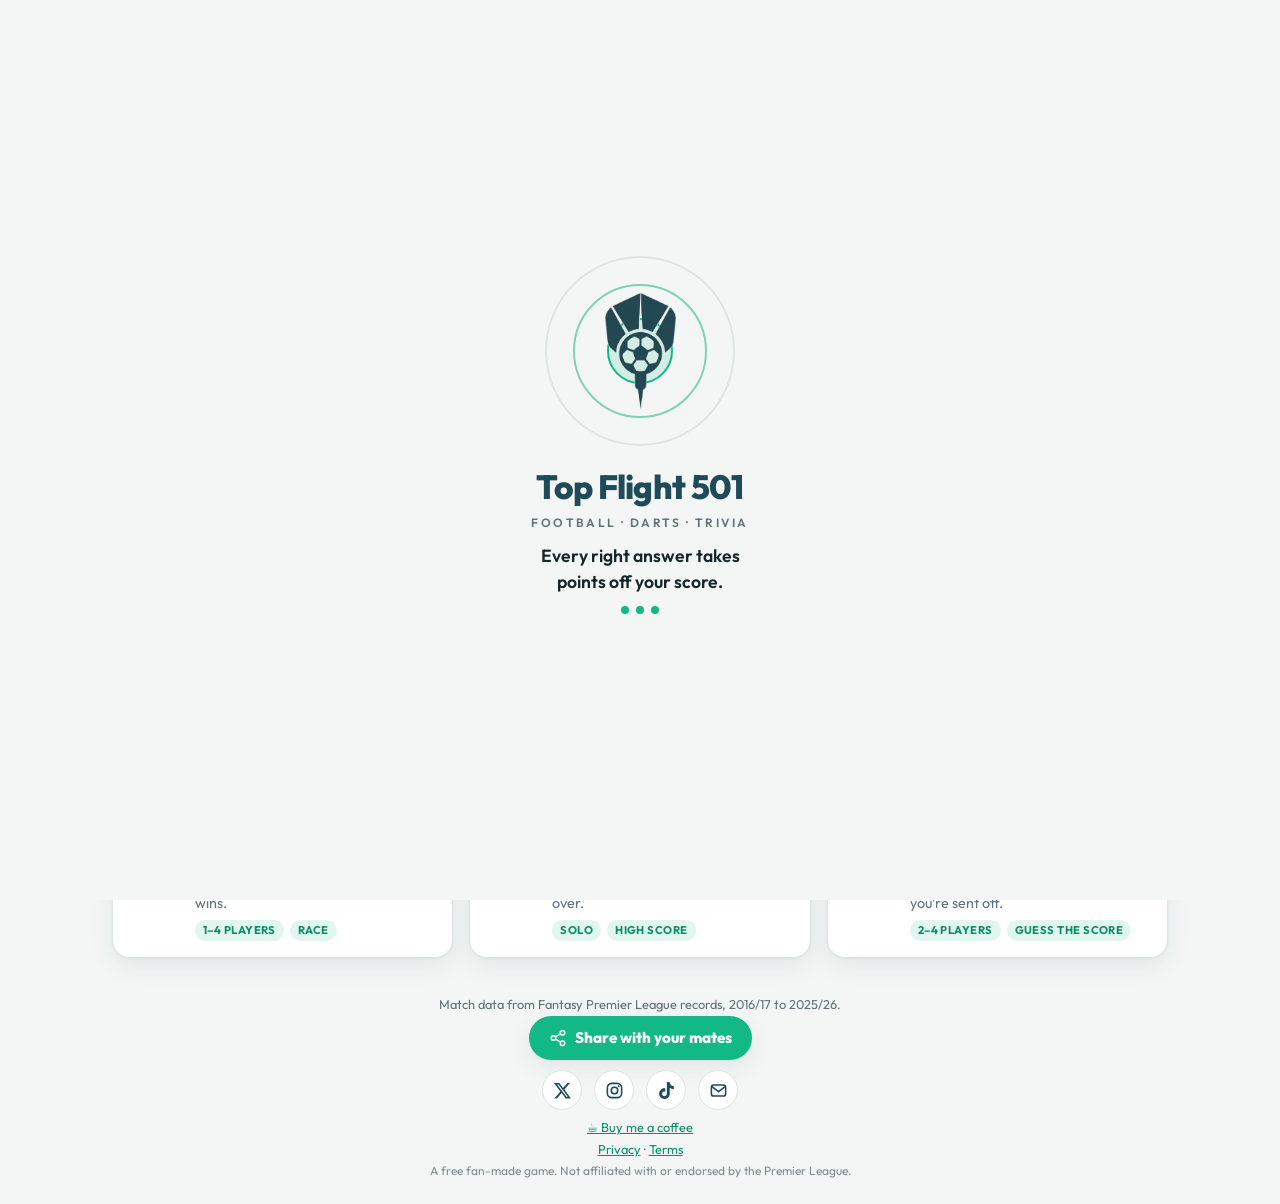
==== public/index.html @ 1e46dd09 "Leagues: sleeker nicknames, neutral rows and tags with a small club-colour badge (style C) Co-Author" ====
<!doctype html>
<html lang="en" class="booting">
<head>
  <meta charset="utf-8">
  <meta name="viewport" content="width=device-width, initial-scale=1, viewport-fit=cover, interactive-widget=resizes-content">
  <title>Top Flight 501 | Premier League trivia darts</title>
  <meta name="description" content="Premier League trivia scored like darts. Start on 501, name scorers, assists, lineups and bookings from real matches, and race to zero.">
  <meta property="og:type" content="website">
  <meta property="og:site_name" content="Top Flight 501">
  <meta property="og:title" content="Can you beat today's Daily Match? | Top Flight 501">
  <meta property="og:description" content="Premier League trivia scored like darts. One real match a day, six darts, same for everyone. Free to play.">
  <meta property="og:url" content="https://topflight501.com/">
  <meta property="og:image" content="https://topflight501.com/img/og.jpg">
  <meta property="og:image:width" content="1200">
  <meta property="og:image:height" content="630">
  <meta name="twitter:card" content="summary_large_image">
  <meta name="twitter:site" content="@topflight501_">
  <meta name="twitter:image" content="https://topflight501.com/img/og.jpg">
  <meta name="theme-color" content="#F3F6F5">
  <meta name="apple-mobile-web-app-capable" content="yes">
  <meta name="apple-mobile-web-app-status-bar-style" content="black-translucent">
  <link rel="manifest" href="manifest.json?v=3">
  <link rel="icon" type="image/png" href="img/icon-192.png?v=2">
  <link rel="apple-touch-icon" href="img/icon-192.png?v=2">
  <link rel="preload" href="fonts/outfit-var.woff?v=8" as="font" type="font/woff" crossorigin>
  <script>
    (function () {
      try {
        var s = JSON.parse(localStorage.getItem('tf501:settings') || '{}');
        if (s.theme === 'light' || s.theme === 'dark') document.documentElement.setAttribute('data-theme', s.theme);
      } catch (e) {}
      // Halloween: the spooky logo shows until midnight at the end of 31 October, then the normal one comes back by itself
      window.__spooky = Date.now() < new Date(2026, 10, 1).getTime();
      if (window.__spooky) document.documentElement.classList.add('spooky');
      window.__spookyMarks = function () {
        if (!window.__spooky) return;
        var r = document.documentElement, t = r.getAttribute('data-theme');
        var dark = t === 'dark' || (t !== 'light' && matchMedia('(prefers-color-scheme: dark)').matches);
        document.querySelectorAll('.brand img').forEach(function (i) { i.src = 'img/mark-halloween' + (dark ? '-dark' : '') + '.png?v=1'; });
        document.querySelectorAll('.splash-mark').forEach(function (i) { i.src = 'img/mark-halloween.png?v=1'; });
      };
    })();
  </script>
  <style>
    :root { --bg:#F3F6F5;--card:#FFFFFF;--teal:#1E4B57;--muted:#5F7378;--ink:#15262B;--green:#12B886;--line:#DCE5E3;--mark-filter:none; }
    @media (prefers-color-scheme: dark) { :root:not([data-theme="light"]) { --bg:#0C1719;--card:#132225;--teal:#7FC4D2;--muted:#94AAAE;--ink:#E8F1EF;--green:#2BD09E;--line:#24393D;--mark-filter:brightness(0) invert(.85) sepia(.3) hue-rotate(140deg); color-scheme: dark; } }
    :root[data-theme="dark"] { --bg:#0C1719;--card:#132225;--teal:#7FC4D2;--muted:#94AAAE;--ink:#E8F1EF;--green:#2BD09E;--line:#24393D;--mark-filter:brightness(0) invert(.85) sepia(.3) hue-rotate(140deg); color-scheme: dark; }
    html, body { margin: 0; background: var(--bg); }
    html.spooky .brand img, html.spooky .splash-mark { filter: none !important; }
    html.booting, html.booting body { background: #F3F6F5; }
    body { font-family: 'Outfit', system-ui, -apple-system, 'Segoe UI', sans-serif; }
/* splash: the logo sits exactly where Android's own start screen puts it, so the two blend.
   Always light, because Android's start screen can only be light. */
#splash { --bg:#F3F6F5;--card:#FFFFFF;--teal:#1E4B57;--muted:#5F7378;--ink:#15262B;--green:#12B886;--line:#DCE5E3;--mark-filter:none; color-scheme: light; }
#splash {
  position: fixed; inset: 0; z-index: 100;
  background: var(--bg);
  transition: opacity .45s ease, visibility .45s;
}
/* exit: the rings ripple outwards (like a dart hitting water), then the whole screen fades */
#splash.out { opacity: 0; visibility: hidden; transition: opacity .45s ease .42s, visibility .45s .42s; }
#splash.out .ring { animation: ring-exit .45s cubic-bezier(.4,0,.2,1) both; }
#splash.out .ring.r3 { animation-delay: 0s; } #splash.out .ring.r2 { animation-delay: .07s; } #splash.out .ring.r1 { animation-delay: .14s; }
@keyframes ring-exit { from { transform: none; opacity: 1; } to { transform: scale(1.45); opacity: 0; } }
.splash-board { position: absolute; left: 50%; top: 39%; width: 190px; height: 190px; transform: translate(-50%, -50%); display: grid; place-items: center; animation: lift .6s cubic-bezier(.2,.7,.2,1) .1s both; }
/* starts dead centre (where Android's launch screen leaves the logo), then glides up to sit a little higher */
@keyframes lift { from { transform: translate(-50%, calc(-50% + 11vh)); } to { transform: translate(-50%, -50%); } }
.ring { position: absolute; inset: 0; border-radius: 50%; border: 2px solid var(--line); animation: ring-in .6s ease-out both; }
.ring.r1 { animation-delay: .35s; }
.ring.r2 { inset: 28px; border-color: color-mix(in srgb, var(--green) 45%, var(--line)); animation-delay: .25s; }
.ring.r3 { inset: 62px; background: color-mix(in srgb, var(--green) 14%, transparent); border-color: var(--green); animation-delay: .15s; }
@keyframes ring-in { from { transform: scale(.6); opacity: 0; } to { transform: none; opacity: 1; } }
/* first frame matches Android's own launch screen (logo in a white circle), then eases into ours */
.splash-disc { position: absolute; left: 50%; top: 50%; width: 233px; height: 233px; margin: -116.5px 0 0 -116.5px; border-radius: 50%; background: #FFFFFF; animation: disc-out .5s ease .15s both; }
@keyframes disc-out { from { opacity: 1; transform: none; } to { opacity: 0; transform: scale(.82); } }
.splash-markwrap { position: relative; display: block; line-height: 0; animation: settle .45s ease .1s both; }
@keyframes settle { from { transform: scale(1.28); } to { transform: none; } }
.splash-mark { position: relative; height: 116px; width: auto; filter: var(--mark-filter); animation: thunk .55s ease-out .45s both; transform-origin: 50% 95%; }
@keyframes thunk { 0% { transform: none; } 30% { transform: rotate(-5deg) scale(1.04); } 60% { transform: rotate(3deg); } 100% { transform: none; } }
.splash-text { position: absolute; left: 16px; right: 16px; top: calc(39% + 112px); text-align: center; max-width: 360px; margin: 0 auto; }
.splash-name { margin: 0; font-size: 2.1rem; font-weight: 800; color: var(--teal); letter-spacing: -.02em; animation: rise .5s ease .55s both; }
.splash-tag { margin: 2px 0 12px; font-size: .75rem; font-weight: 600; letter-spacing: .2em; text-transform: uppercase; color: var(--muted); animation: rise .5s ease .65s both; }
.splash-line { margin: 0 auto; font-size: 1.1rem; font-weight: 600; color: var(--ink); text-wrap: balance; min-height: 2.9em; animation: rise .5s ease .8s both; }
@keyframes rise { from { transform: translateY(8px); opacity: 0; } to { transform: none; opacity: 1; } }
.splash-dots { display: flex; justify-content: center; gap: 7px; margin-top: 12px; animation: rise .4s ease .9s both; }
.splash-dots span { width: 8px; height: 8px; border-radius: 50%; background: var(--green); animation: dot 1s ease-in-out infinite; }
.splash-dots span:nth-child(2) { animation-delay: .15s; }
.splash-dots span:nth-child(3) { animation-delay: .3s; }
@keyframes dot { 0%, 100% { transform: scale(.6); opacity: .4; } 50% { transform: scale(1); opacity: 1; } }
@media (prefers-reduced-motion: reduce) {
  .splash-disc { display: none; }
  .ring, .splash-board, .splash-mark, .splash-markwrap, .splash-name, .splash-tag, .splash-line, .splash-dots, .splash-dots span { animation: none !important; }
  #splash.out { transition: opacity .45s ease, visibility .45s; }
}
  </style>
  <link rel="stylesheet" href="styles.css?v=72">
</head>
<body>
  <div id="splash" role="status" aria-label="Loading Top Flight 501">
    <div class="splash-board" aria-hidden="true">
      <span class="splash-disc"></span>
      <span class="ring r1"></span><span class="ring r2"></span><span class="ring r3"></span>
      <span class="splash-markwrap"><img class="splash-mark" src="img/mark.png?v=9" alt="" width="71" height="116"></span>
    </div>
    <div class="splash-text">
      <h1 class="splash-name">Top Flight 501</h1>
      <p class="splash-tag">Football · Darts · Trivia</p>
      <p class="splash-line" id="splash-line">From 501 to zero, one answer at a time.</p>
      <div class="splash-dots" aria-hidden="true"><span></span><span></span><span></span></div>
    </div>
  </div>
  <script>
    (function () {
      var lines = [
        "From 501 to zero, one answer at a time.",
        "Name the scorer. Hit the board. Win the leg.",
        "Football brains. Darts nerves.",
        "Who set it up? Who got booked? Who\u2019s throwing first?",
        "Every right answer takes points off your score.",
        "Three darts. One match. Pure Premier League.",
        "Know your Haaland from your Halland? Don\u2019t worry, we do.",
        "Game on! Step up and throw.",
        "Real matches, real scorers, real bragging rights.",
        "It\u2019s not a quiz. It\u2019s a checkout."
      ];
      if (window.__spooky) lines = ["Something wicked this way checks out. 🎃", "Trick or treble? Step up and throw. 🎃", "Spooky season. Same football brains."];
      document.getElementById('splash-line').textContent = lines[Math.floor(Math.random() * lines.length)];
      window.__spookyMarks();
      window.__splashStart = Date.now();
    })();
  </script>
  <div class="top-wrap" id="top-wrap">
  <header class="top">
    <button class="brand" data-act="home" aria-label="Top Flight 501 home">
      <img src="img/mark.png?v=9" alt="" width="30" height="49">
      <span>
        <span class="brand-name">Top Flight 501</span>
        <span class="brand-tag">Football · Darts · Trivia</span>
      </span>
    </button>
    <div class="top-actions">
      <button class="icon-btn ach-btn" data-act="achievements" aria-label="Achievements" title="Achievements"><svg viewBox="0 0 24 24" fill="none" stroke="currentColor" stroke-width="1.8" stroke-linecap="round" stroke-linejoin="round" aria-hidden="true"><path d="M7 3.5h10v5.5a5 5 0 0 1-10 0z"/><path d="M7 5.5H4.6a2.6 2.6 0 0 0 2.7 3.9"/><path d="M17 5.5h2.4a2.6 2.6 0 0 1-2.7 3.9"/><path d="M12 14v3.5"/><path d="M8.5 20.5h7"/><path d="M10 17.5h4l.6 3h-5.2z"/><circle class="ach-eye" cx="12" cy="8.4" r="1.7" stroke="none"/></svg></button>
      <button class="icon-btn" data-act="settings" aria-label="Settings" title="Settings">⚙️</button>
      <button class="icon-btn" data-act="rules" aria-label="How to play" title="How to play">?</button>
    </div>
  </header>
  </div>
  <script>window.__spookyMarks && window.__spookyMarks(); if (window.__spooky) matchMedia('(prefers-color-scheme: dark)').addEventListener('change', window.__spookyMarks);</script>

  <main id="app" aria-live="polite"></main>
  <div id="modal" hidden></div>

  <footer class="foot">
    <p>Match data from Fantasy Premier League records, 2016/17 to 2025/26.</p>
    <p class="share-site-row"><button class="share-site" data-act="share-site"><svg viewBox="0 0 24 24" aria-hidden="true"><circle cx="18" cy="5" r="3" fill="none" stroke="currentColor" stroke-width="2"/><circle cx="6" cy="12" r="3" fill="none" stroke="currentColor" stroke-width="2"/><circle cx="18" cy="19" r="3" fill="none" stroke="currentColor" stroke-width="2"/><path d="M8.6 10.5l6.8-4M8.6 13.5l6.8 4" stroke="currentColor" stroke-width="2" stroke-linecap="round"/></svg>Share with your mates</button></p>
    <p class="social">
      <a href="https://x.com/topflight501_" target="_blank" rel="noopener" data-umami-event="Link: X" aria-label="Follow us on X" title="X"><svg viewBox="0 0 24 24" aria-hidden="true"><path fill="currentColor" d="M18.2 2.5h3.3l-7.2 8.3 8.5 11.2h-6.7l-5.2-6.8-6 6.8H1.6l7.7-8.8L1.2 2.5H8l4.7 6.2zm-1.2 17.5h1.8L7 4.4H5.1z"/></svg></a>
      <a href="https://www.instagram.com/topflight501_/" target="_blank" rel="noopener" data-umami-event="Link: Instagram" aria-label="Follow us on Instagram" title="Instagram"><svg viewBox="0 0 24 24" aria-hidden="true"><rect x="3" y="3" width="18" height="18" rx="5.5" fill="none" stroke="currentColor" stroke-width="2"/><circle cx="12" cy="12" r="4.1" fill="none" stroke="currentColor" stroke-width="2"/><circle cx="17.3" cy="6.7" r="1.3" fill="currentColor"/></svg></a>
      <a href="https://www.tiktok.com/@topflight501" target="_blank" rel="noopener" data-umami-event="Link: TikTok" aria-label="Follow us on TikTok" title="TikTok"><svg viewBox="-1.5 -1.5 27 27" aria-hidden="true"><path fill="currentColor" d="M12.53.02c1.31-.02 2.61-.01 3.91-.02.08 1.53.63 3.09 1.75 4.17 1.12 1.11 2.7 1.62 4.24 1.79v4.03c-1.44-.05-2.89-.35-4.2-.97-.57-.26-1.1-.59-1.62-.93-.01 2.92.01 5.84-.02 8.75-.08 1.4-.54 2.79-1.35 3.94-1.31 1.92-3.58 3.17-5.91 3.21-1.43.08-2.86-.31-4.08-1.03-2.02-1.19-3.44-3.37-3.65-5.71-.02-.5-.03-1-.01-1.49.18-1.9 1.12-3.72 2.58-4.96 1.66-1.44 3.98-2.13 6.15-1.72.02 1.48-.04 2.96-.04 4.44-.99-.32-2.15-.23-3.02.37-.63.41-1.11 1.04-1.36 1.75-.21.51-.15 1.07-.14 1.61.24 1.64 1.82 3.02 3.5 2.87 1.12-.01 2.19-.66 2.77-1.61.19-.33.4-.67.41-1.06.1-1.79.06-3.57.07-5.36.01-4.03-.01-8.05.02-12.07z"/></svg></a>
      <a href="mailto:topflight501@outlook.com" data-umami-event="Link: Email" aria-label="Email us feedback" title="Email us"><svg viewBox="0 0 24 24" aria-hidden="true"><rect x="3" y="5" width="18" height="14" rx="3" fill="none" stroke="currentColor" stroke-width="2"/><path d="M4 7.5l8 6 8-6" fill="none" stroke="currentColor" stroke-width="2" stroke-linecap="round" stroke-linejoin="round"/></svg></a>
    </p>
    <p><a href="https://buymeacoffee.com/TopFlight501" target="_blank" rel="noopener" data-umami-event="Link: Buy me a coffee">☕ Buy me a coffee</a></p>
    <p class="legal-links"><button class="linkish" data-act="privacy">Privacy</button> · <button class="linkish" data-act="terms">Terms</button></p>
    <p class="disclaimer">A free fan-made game. Not affiliated with or endorsed by the Premier League.</p>
  </footer>

  <script>
    if ('serviceWorker' in navigator) {
      navigator.serviceWorker.getRegistrations().then(function (rs) { rs.forEach(function (r) { r.unregister(); }); }).catch(function () {});
    }
    if (window.caches && caches.keys) {
      caches.keys().then(function (ks) { ks.forEach(function (k) { caches.delete(k); }); }).catch(function () {});
    }
  </script>
  <script type="module" src="js/app.js?v=98"></script>
</body>
</html>
---- public/styles.css ----
@font-face {
  font-family: 'Outfit';
  src: url('fonts/outfit-var.woff?v=8') format('woff');
  font-weight: 100 900;
  font-style: normal;
  font-display: swap;
}
:root {
  --teal: #1E4B57;
  --teal-deep: #143640;
  --green: #12B886;
  --green-deep: #0C8F68;
  --red: #E03131;
  --yellow: #F5C518;
  --bg: #F3F6F5;
  --card: #FFFFFF;
  --ink: #15262B;
  --muted: #5F7378;
  --line: #DCE5E3;
  --soft: #EAF1EF;
  --shadow: 0 1px 2px rgba(20, 54, 64, .06), 0 8px 24px rgba(20, 54, 64, .08);
  --on-strong: #FFFFFF;
  --on-strong-dim: rgba(255,255,255,.75);
  --on-green: #FFFFFF;
  --mark-filter: none;
  --radius: 18px;
  color-scheme: light;
}
@media (prefers-color-scheme: dark) {
  :root:not([data-theme="light"]) {
    --teal: #7FC4D2;
    --teal-deep: #0E2328;
    --green: #2BD09E;
    --green-deep: #1FAE83;
    --bg: #0C1719;
    --card: #132225;
    --ink: #E8F1EF;
    --muted: #94AAAE;
    --line: #24393D;
    --soft: #1A2D31;
    --shadow: 0 1px 2px rgba(0,0,0,.3), 0 8px 24px rgba(0,0,0,.35);
    --on-strong: #0C1719;
    --on-strong-dim: rgba(0,0,0,.6);
    --on-green: #062019;
    --mark-filter: brightness(0) invert(.85) sepia(.3) hue-rotate(140deg);
    color-scheme: dark;
  }
}
:root[data-theme="dark"] {
    --teal: #7FC4D2;
    --teal-deep: #0E2328;
    --green: #2BD09E;
    --green-deep: #1FAE83;
    --bg: #0C1719;
    --card: #132225;
    --ink: #E8F1EF;
    --muted: #94AAAE;
    --line: #24393D;
    --soft: #1A2D31;
    --shadow: 0 1px 2px rgba(0,0,0,.3), 0 8px 24px rgba(0,0,0,.35);
    --on-strong: #0C1719;
    --on-strong-dim: rgba(0,0,0,.6);
    --on-green: #062019;
    --mark-filter: brightness(0) invert(.85) sepia(.3) hue-rotate(140deg);
    color-scheme: dark;
}

* { box-sizing: border-box; }
html, body { margin: 0; }
body {
  font-family: 'Outfit', system-ui, -apple-system, Segoe UI, sans-serif;
  background: var(--bg);
  color: var(--ink);
  line-height: 1.45;
  min-height: 100vh;
  display: flex; flex-direction: column;
  -webkit-tap-highlight-color: transparent;
}
button, input, select { font: inherit; color: inherit; }
:focus-visible { outline: 3px solid var(--green); outline-offset: 2px; }
a { color: var(--green-deep); }
h2 { font-size: 1.55rem; line-height: 1.15; margin: .1rem 0 .9rem; letter-spacing: -.01em; color: var(--teal); }
h3 { margin: 0; font-size: 1.15rem; }
h4 { margin: 0 0 .4rem; color: var(--teal); }

/* header */
/* pinned header: full-width bar that stays at the top while scrolling */
.top-wrap {
  position: sticky; top: 0; z-index: 40;
  background: color-mix(in srgb, var(--bg) 88%, transparent);
  -webkit-backdrop-filter: blur(10px); backdrop-filter: blur(10px);
  padding-top: env(safe-area-inset-top, 0px);
  transition: box-shadow .2s, border-color .2s;
  border-bottom: 1px solid transparent;
}
.top-wrap.scrolled { border-bottom-color: var(--line); box-shadow: 0 4px 14px rgba(20, 54, 64, .06); }
.top {
  display: flex; align-items: center; justify-content: space-between;
  max-width: 560px; width: 100%; margin: 0 auto; padding: 10px 16px 8px;
}
.brand { display: flex; align-items: center; gap: 10px; background: none; border: 0; padding: 0; cursor: pointer; text-align: left; }
.brand img { height: 42px; width: auto; filter: var(--mark-filter); }
.brand-name { display: block; font-weight: 800; font-size: 1.35rem; color: var(--teal); letter-spacing: -.01em; line-height: 1.05; }
.brand-tag { display: block; font-size: .7rem; letter-spacing: .18em; text-transform: uppercase; color: var(--muted); font-weight: 600; }
.icon-btn {
  width: 40px; height: 40px; border-radius: 50%; border: 1px solid var(--line); background: var(--card);
  font-weight: 700; color: var(--teal); cursor: pointer; box-shadow: var(--shadow);
}

main { flex: 1; width: 100%; max-width: 560px; margin: 0 auto; padding: 8px 16px 24px; }
.loading { text-align: center; color: var(--muted); padding: 3rem 0; }

.card {
  background: var(--card); border-radius: var(--radius); box-shadow: var(--shadow);
  padding: 20px 18px; border-top: 5px solid var(--green);
}
.eyebrow {
  display: inline-block; margin: 0 0 .35rem; font-size: .72rem; font-weight: 700; letter-spacing: .14em; text-transform: uppercase;
  color: var(--green-deep); background: color-mix(in srgb, var(--green) 14%, transparent); padding: 3px 10px; border-radius: 999px;
}
.hint { color: var(--muted); font-size: .9rem; margin: .3rem 0; }
.center { text-align: center; }
.muted { color: var(--muted); }
.error { color: var(--red); font-weight: 600; margin: .4rem 0; }

/* setup */
.field { display: block; margin: 0 0 14px; }
.label { display: block; font-size: .72rem; font-weight: 700; letter-spacing: .12em; text-transform: uppercase; color: var(--muted); margin-bottom: 6px; }
.seg { display: grid; grid-template-columns: 1fr 1fr; gap: 6px; background: var(--soft); padding: 5px; border-radius: 14px; }
.seg.three { grid-template-columns: repeat(3, 1fr); }
.seg-btn { border: 0; background: transparent; padding: 10px 8px; border-radius: 10px; font-weight: 600; cursor: pointer; color: var(--muted); }
.seg-btn.on { background: var(--teal); color: var(--on-strong); box-shadow: 0 2px 6px rgba(20,54,64,.25); }
.seg-btn.num { font-size: 1.15rem; font-weight: 800; font-variant-numeric: tabular-nums; }
.names { display: grid; grid-template-columns: 1fr 1fr; gap: 10px; }
@media (max-width: 380px) { .names { grid-template-columns: 1fr; } }
.text {
  width: 100%; padding: 13px 14px; border-radius: 12px; border: 1.5px solid var(--line); background: var(--card);
  font-size: 1.05rem; outline: none; transition: border-color .15s;
}
.text:focus { border-color: var(--green); }
.season-range { display: flex; align-items: center; gap: 8px; }
.season-range select { flex: 1; padding: 11px 10px; border-radius: 12px; border: 1.5px solid var(--line); background: var(--card); }
.season-range span { color: var(--muted); }

.btn { border: 0; border-radius: 12px; padding: 12px 16px; font-weight: 700; cursor: pointer; transition: transform .08s, background .15s; }
.btn:active { transform: scale(.98); }
.btn:disabled { opacity: .45; cursor: not-allowed; }
.btn.primary { background: var(--green); color: var(--on-green); }
.btn.primary:hover:not(:disabled) { background: var(--green-deep); }
.btn.big { width: 100%; padding: 15px; font-size: 1.1rem; margin-top: 6px; }
.btn.ghost { background: var(--soft); color: var(--teal); }
.btn.danger { background: var(--red); color: #fff; }
.btn.link { background: none; color: var(--muted); width: 100%; margin-top: 6px; font-weight: 600; }

/* scoreboard */
.board { display: grid; grid-template-columns: 1fr 1fr; gap: 10px; margin-bottom: 12px; }
.board.solo { grid-template-columns: 1fr; }
.pl {
  background: var(--teal-deep); color: #fff; border-radius: 16px; padding: 12px 14px; text-align: center;
  opacity: .62; transition: opacity .2s, transform .2s; position: relative; overflow: hidden;
}
.pl.active { opacity: 1; box-shadow: 0 0 0 3px var(--green), var(--shadow); }
.pl-name { font-weight: 600; font-size: .95rem; display: flex; justify-content: center; align-items: center; gap: 8px; white-space: nowrap; overflow: hidden; text-overflow: ellipsis; }
.legs { background: var(--green); color: #062019; border-radius: 6px; font-size: .75rem; font-weight: 800; padding: 0 6px; }
.pl-score { font-size: 3rem; font-weight: 800; line-height: 1.05; font-variant-numeric: tabular-nums; letter-spacing: -.02em; }
.pl-sub { font-size: .75rem; opacity: .7; }
.pulse { animation: pulse .6s ease; }
@keyframes pulse { 0% { transform: scale(1); color: #fff; } 35% { transform: scale(1.14); color: var(--yellow); } 100% { transform: scale(1); color: #fff; } }

/* match */
.match { border: 1.5px solid var(--line); border-radius: 14px; padding: 12px 14px; text-align: center; background: var(--soft); margin-bottom: 14px; }
.match-meta { display: flex; justify-content: space-between; font-size: .72rem; font-weight: 700; letter-spacing: .1em; text-transform: uppercase; color: var(--muted); }
.teams { display: grid; grid-template-columns: 1fr auto 1fr; align-items: center; gap: 10px; margin: 8px 0 4px; }
.team { font-weight: 800; font-size: 1.15rem; color: var(--teal); line-height: 1.15; }
.teams .team:first-child { text-align: right; }
.teams .team:last-child { text-align: left; }
.vs { font-weight: 700; color: var(--muted); font-size: .9rem; }
.match-date { font-size: .88rem; color: var(--muted); }

/* handover */
.handover { text-align: center; }
.handover .match { margin-top: 12px; }
.prev { background: var(--soft); border-radius: 10px; padding: 8px 12px; margin: 0 0 14px; }

/* play */
.turn-head { display: flex; align-items: baseline; justify-content: space-between; margin-bottom: 8px; }
.darts { display: grid; grid-template-columns: repeat(3, 1fr); gap: 8px; margin-bottom: 10px; }
.dart { border: 1.5px dashed var(--line); border-radius: 12px; padding: 8px 6px; text-align: center; min-height: 58px; display: flex; flex-direction: column; justify-content: center; }
.dart.next { border-color: var(--green); border-style: solid; }
.dart.hit { background: color-mix(in srgb, var(--green) 16%, transparent); border: 1.5px solid var(--green); }
.dart.miss { background: color-mix(in srgb, var(--red) 9%, transparent); border: 1.5px solid color-mix(in srgb, var(--red) 40%, transparent); }
.dart-n { font-size: .75rem; font-weight: 700; color: var(--muted); text-transform: uppercase; letter-spacing: .06em; }
.dart-v { font-size: 1.35rem; font-weight: 800; font-variant-numeric: tabular-nums; }
.dart.hit .dart-v { color: var(--green-deep); }
.dart.miss .dart-v { color: var(--red); }
.result { border-radius: 10px; padding: 9px 12px; margin: 0 0 12px; font-weight: 600; }
.result.ok { background: color-mix(in srgb, var(--green) 14%, transparent); color: var(--green-deep); }
.result.bad { background: color-mix(in srgb, var(--red) 9%, transparent); color: var(--red); }
.chips { display: grid; grid-template-columns: repeat(5, 1fr); gap: 6px; margin-bottom: 12px; }
@media (max-width: 420px) { .chips { grid-template-columns: repeat(3, 1fr); } }
.chip {
  border: 1.5px solid var(--line); background: var(--card); border-radius: 12px; padding: 8px 4px; cursor: pointer;
  display: flex; flex-direction: column; align-items: center; gap: 1px; transition: border-color .12s, background .12s;
}
.chip-i { font-size: 1.15rem; }
.chip-l { font-size: .78rem; font-weight: 700; }
.chip-p { font-size: .75rem; color: var(--muted); font-variant-numeric: tabular-nums; font-weight: 600; }
.chip.on { border-color: var(--teal); background: var(--teal); color: var(--on-strong); }
.chip.on .chip-p { color: var(--on-strong-dim); }
.answer { margin-bottom: 4px; }
.scoreline { display: grid; grid-template-columns: 1fr auto 1fr; gap: 10px; align-items: end; margin-bottom: 4px; }
.scoreline label { display: flex; flex-direction: column; gap: 4px; font-size: .8rem; font-weight: 600; color: var(--muted); text-align: center; }
.scoreline input { width: 100%; text-align: center; font-size: 1.6rem; font-weight: 800; padding: 8px; border-radius: 12px; border: 1.5px solid var(--line); background: var(--card); }
.scoreline input:focus { outline: none; border-color: var(--green); }
.dash { font-size: 1.6rem; font-weight: 800; color: var(--muted); padding-bottom: 8px; }
.play-foot { display: flex; gap: 8px; margin-top: 14px; }
.play-foot .btn { flex: 1; font-size: .9rem; }

/* modal */
#modal[hidden] { display: none; }
.overlay { position: fixed; inset: 0; background: rgba(8, 22, 26, .55); display: flex; align-items: flex-end; justify-content: center; z-index: 50; animation: fade .15s; }
@media (min-width: 600px) { .overlay { align-items: center; } }
.sheet {
  background: var(--card); width: 100%; max-width: 560px; max-height: 92vh; overflow-y: auto;
  border-radius: 22px 22px 0 0; padding: 22px 18px calc(18px + env(safe-area-inset-bottom)); animation: up .2s ease;
}
@media (min-width: 600px) { .sheet { border-radius: 22px; } }
@keyframes fade { from { opacity: 0; } }
@keyframes up { from { transform: translateY(24px); opacity: .5; } }
.row { display: flex; gap: 10px; margin-top: 12px; }
.row .btn { flex: 1; padding: 14px; }
.big-score { font-size: 3.4rem; font-weight: 800; color: var(--green-deep); margin: 0; font-variant-numeric: tabular-nums; }
.legs-line { font-size: 1.05rem; }
.rules { padding-left: 1.2rem; margin: 0 0 10px; }
.rules li { margin-bottom: .6rem; }
.tiers { width: 100%; border-collapse: collapse; margin-top: .5rem; font-size: .95rem; }
.tiers td { padding: 5px 2px; border-bottom: 1px solid var(--line); }
.tiers td:last-child { text-align: right; font-weight: 700; font-variant-numeric: tabular-nums; color: var(--teal); }
.key-score { text-align: center; font-size: 1.15rem; font-weight: 700; }
.key-score b { font-size: 1.5rem; margin: 0 .3rem; color: var(--teal); }
.key-grid { display: grid; grid-template-columns: 1fr 1fr; gap: 14px; margin: 12px 0; }
@media (max-width: 480px) { .key-grid { grid-template-columns: 1fr; } }
.key-col { background: var(--soft); border-radius: 12px; padding: 12px; font-size: .9rem; }
.key-col p { margin: 0 0 .45rem; }
.key-col .k { display: block; font-size: .7rem; font-weight: 700; letter-spacing: .08em; text-transform: uppercase; color: var(--muted); }

.confetti { position: fixed; inset: 0; pointer-events: none; z-index: 60; }

.foot { text-align: center; color: var(--muted); font-size: .8rem; padding: 10px 16px 22px; }
.foot p { margin: .2rem 0; }

.clubs { display: grid; gap: 8px; }
.clubs select { width: 100%; padding: 11px 10px; border-radius: 12px; border: 1.5px solid var(--line); background: var(--card); }
.opt { text-transform: none; letter-spacing: 0; font-weight: 500; color: var(--muted); }
.top-actions { display: flex; gap: 8px; }
.icon-btn { font-size: 1.05rem; line-height: 1; }
.social { display: flex; justify-content: center; flex-wrap: wrap; gap: 8px; margin-bottom: .5rem !important; }
.social { gap: 12px; }
.social a { display: grid; place-items: center; width: 40px; height: 40px; border-radius: 50%; background: var(--card); border: 1px solid var(--line); color: var(--teal); font-weight: 600; text-decoration: none; }
.social a svg { width: 19px; height: 19px; }
.social a:hover { border-color: var(--teal); }
.share-site-row { display: flex; justify-content: center; margin-bottom: .6rem !important; }
.share-site { display: inline-flex; align-items: center; gap: 8px; min-height: 44px; padding: 0 20px; border-radius: 999px; border: 0; background: #12B886; color: #fff; font: inherit; font-weight: 800; font-size: .95rem; cursor: pointer; box-shadow: var(--shadow); }
.share-site svg { width: 18px; height: 18px; }
.share-site:hover { filter: brightness(1.05); }


/* game picker */
.hub h2 { margin-bottom: .8rem; }
.games { display: grid; gap: 12px; }
.game-card {
  display: grid; grid-template-columns: auto 1fr auto; gap: 14px; align-items: center; text-align: left;
  background: var(--card); border: 1.5px solid var(--line); border-radius: var(--radius); padding: 16px; cursor: pointer;
  box-shadow: var(--shadow); transition: border-color .15s, transform .1s;
}
.game-card:hover { border-color: var(--green); }
.game-card:active { transform: scale(.99); }
.game-icon { width: 52px; height: 52px; border-radius: 14px; display: grid; place-items: center; font-size: 1.7rem; background: var(--soft); }
.game-body { display: flex; flex-direction: column; gap: 3px; min-width: 0; }
.game-title { font-weight: 800; font-size: 1.15rem; color: var(--teal); }
.game-blurb { font-size: .9rem; color: var(--muted); line-height: 1.35; }
.game-tags { display: flex; flex-wrap: wrap; gap: 6px; margin-top: 4px; }
.game-tags span { font-size: .7rem; font-weight: 700; letter-spacing: .04em; text-transform: uppercase; color: var(--green-deep); background: color-mix(in srgb, var(--green) 13%, transparent); padding: 2px 8px; border-radius: 999px; }
.game-go { font-size: 1.8rem; color: var(--muted); font-weight: 300; }
.back { background: none; border: 0; color: var(--muted); font-weight: 600; padding: 0 0 8px; cursor: pointer; }
.gamebar { display: flex; align-items: center; justify-content: space-between; gap: 12px; margin: 0 0 8px; }
.gamebar .back { padding: 6px 0; font-size: .9rem; }
.gamebar .back:hover { color: var(--teal); }
.gamebar-t { font-size: .8rem; font-weight: 700; color: var(--muted); white-space: nowrap; overflow: hidden; text-overflow: ellipsis; }
.reroll-row { display: flex; justify-content: flex-end; margin: -4px 0 10px; }
.reroll { background: none; border: 1px solid var(--line, color-mix(in srgb, var(--muted) 35%, transparent)); color: var(--muted); font: inherit; font-size: .8rem; font-weight: 700; padding: 5px 12px; border-radius: 999px; cursor: pointer; }
.reroll:hover { color: var(--teal); border-color: var(--teal); }
.setup-blurb { margin: -.4rem 0 1rem; }
.seg.count { grid-template-columns: repeat(4, 1fr); }
.seg.count.c3 { grid-template-columns: repeat(3, 1fr); }
.seg.count.c2 { grid-template-columns: repeat(2, 1fr); }
.names.n1 { grid-template-columns: 1fr; }

/* scoreboard extras */
.board.many .pl-score { font-size: 2.3rem; }
.pl.is-out { opacity: .35; }
.pl-lives { font-size: 1.6rem; line-height: 1.6; letter-spacing: 2px; }
.heart.lost { opacity: .5; }
.out-tag { font-weight: 800; letter-spacing: .1em; font-size: 1.3rem; color: var(--red); }
.pl-target { font-size: 1.15rem; font-weight: 800; margin: 6px 0 4px; }
.track { display: flex; justify-content: center; gap: 5px; margin-bottom: 4px; }
.track span { width: 16px; height: 6px; border-radius: 3px; background: rgba(255,255,255,.18); }
.track span.done { background: var(--green); }
.track span.now { background: var(--yellow); }
.chips.single { grid-template-columns: 1fr; }
.chips.single .chip { flex-direction: row; justify-content: center; gap: 10px; padding: 12px; }
.chips.single .chip-l { font-size: 1rem; }
.result .extra { display: block; font-weight: 500; margin-top: 2px; }
.victims { display: grid; gap: 10px; margin-top: 6px; }
.victim { display: flex; justify-content: space-between; align-items: center; gap: 12px; padding: 14px 16px; border-radius: 14px; border: 1.5px solid var(--line); background: var(--soft); cursor: pointer; font-weight: 700; font-size: 1.05rem; }
.victim:hover { border-color: var(--red); }
.big-hearts { font-size: 2.2rem; margin: 0; }

/* how it works panel */
.how { background: var(--soft); border-radius: 14px; padding: 12px 14px 8px; margin: 0 0 16px; }
.how-head { display: flex; justify-content: space-between; align-items: center; }
.how-head .label { margin: 0; }
.how-hide { background: none; border: 0; color: var(--muted); font-weight: 700; font-size: .8rem; cursor: pointer; padding: 4px 0 4px 8px; }
.how-list { margin: 8px 0 4px; padding-left: 1.1rem; font-size: .93rem; }
.how-list li { margin-bottom: .45rem; }
.how-list .tiers { font-size: .9rem; }
.show-rules { margin: -6px 0 10px; text-align: left; padding-left: 0; width: auto; color: var(--green-deep); }

/* leagues & history */
.league-card .game-icon { background: color-mix(in srgb, var(--yellow) 22%, var(--soft)); }
.leagues h3.sec { margin: 22px 0 8px; font-size: 1rem; color: var(--teal); }
.league-list, .results { list-style: none; margin: 0 0 12px; padding: 0; display: grid; gap: 8px; }
.league-row { width: 100%; display: grid; grid-template-columns: 1fr auto; grid-template-rows: auto auto; column-gap: 10px; align-items: center; text-align: left; padding: 12px 14px; border-radius: 14px; border: 1.5px solid var(--line); background: var(--soft); cursor: pointer; }
.league-row:hover { border-color: var(--green); }
.lr-name { font-weight: 800; color: var(--teal); font-size: 1.05rem; }
.lr-meta { grid-row: 2; font-size: .85rem; color: var(--muted); }
.league-row .game-go { grid-row: 1 / span 2; grid-column: 2; }
.new-league { display: grid; gap: 8px; margin: 6px 0 4px; }
.new-league .row { margin-top: 0; }
.table-wrap { overflow-x: auto; margin: 4px 0 12px; }
.ltable { width: 100%; border-collapse: collapse; font-variant-numeric: tabular-nums; font-size: .95rem; }
.ltable th { font-size: .7rem; letter-spacing: .08em; text-transform: uppercase; color: var(--muted); font-weight: 700; padding: 6px 4px; border-bottom: 1.5px solid var(--line); text-align: center; }
.ltable td { padding: 9px 4px; border-bottom: 1px solid var(--line); text-align: center; }
.ltable .l { text-align: left; }
.ltable tbody tr:first-child td { background: color-mix(in srgb, var(--green) 9%, transparent); }
.form { white-space: nowrap; }
.f { display: inline-grid; place-items: center; width: 18px; height: 18px; border-radius: 4px; font-size: .65rem; font-weight: 800; margin-right: 2px; color: #fff; background: var(--muted); }
.f.W { background: var(--green-deep); }
.f.L { background: color-mix(in srgb, var(--red) 75%, var(--muted)); }
.res { display: grid; grid-template-columns: auto 1fr auto; gap: 10px; align-items: center; padding: 10px 12px; border-radius: 12px; background: var(--soft); }
.res-icon { font-size: 1.2rem; }
.res-body { display: flex; flex-direction: column; min-width: 0; }
.res-who { font-size: .95rem; overflow-wrap: anywhere; }
.res-meta { font-size: .78rem; color: var(--muted); }
.res-win { font-size: .8rem; font-weight: 700; color: var(--green-deep); white-space: nowrap; }
.h2h-pick { display: grid; grid-template-columns: 1fr auto 1fr; gap: 8px; align-items: center; }
.h2h-pick select { width: 100%; padding: 10px; border-radius: 12px; border: 1.5px solid var(--line); background: var(--card); min-width: 0; }
.h2h-pick span { color: var(--muted); font-weight: 700; }
.h2h-score { display: grid; grid-template-columns: 1fr auto 1fr; align-items: center; text-align: center; margin: 12px 0 4px; padding: 14px 8px; border-radius: 14px; background: var(--teal-deep); color: #fff; }
.h2h-n { display: block; font-size: 2.4rem; font-weight: 800; line-height: 1; font-variant-numeric: tabular-nums; }
.h2h-l { display: block; font-size: .85rem; opacity: .85; margin-top: 4px; overflow-wrap: anywhere; }
.h2h-mid { font-size: .75rem; opacity: .7; padding: 0 6px; }
.league-tools { margin-top: 18px; }
.row.wrap { flex-wrap: wrap; }
.row.wrap .btn { flex: 1 1 auto; }
.danger-text { color: var(--red) !important; }
.btn.link.inline { display: inline; width: auto; padding: 0; margin: 0; color: var(--green-deep); text-decoration: underline; }
.hint.small { font-size: .8rem; margin-top: 16px; }
/* footer legal */
.linkish { background: none; border: 0; padding: 0; color: var(--green-deep); text-decoration: underline; cursor: pointer; font-size: inherit; }
.disclaimer { opacity: .8; font-size: .75rem; }
.legal h3 { font-size: 1rem; margin: 16px 0 4px; color: var(--teal); }
.legal p { margin: 0 0 8px; }
#league { width: 100%; padding: 11px 10px; border-radius: 12px; border: 1.5px solid var(--line); background: var(--card); }

/* Sent Off */
.fouls { display: flex; justify-content: center; gap: 4px; margin: 8px 0 6px; }
.foul { width: 22px; height: 26px; border-radius: 5px; border: 1.5px solid rgba(255,255,255,.25); display: grid; place-items: center; font-size: .75rem; font-weight: 800; color: rgba(255,255,255,.9); }
.foul.yc:not(.on), .foul.rc:not(.on) { opacity: .35; }
.foul.on { background: rgba(224,49,49,.35); border-color: rgba(255,255,255,.5); }
.foul.yc.on { background: var(--yellow); border-color: var(--yellow); }
.foul.rc.on { background: var(--red); border-color: var(--red); }
.board.many .foul { width: 17px; height: 21px; font-size: .62rem; }
.so-board { display: grid; grid-template-columns: 1fr auto 1fr; align-items: center; gap: 8px; margin: 0 0 14px; padding: 14px 10px; border-radius: 16px; background: var(--teal-deep); color: #fff; text-align: center; }
.so-board.solved { box-shadow: 0 0 0 3px var(--green); }
.so-team { display: flex; flex-direction: column; align-items: center; gap: 2px; min-width: 0; }
.so-name { font-size: .78rem; font-weight: 700; opacity: .8; overflow-wrap: anywhere; }
.so-digit { font-size: 3.2rem; font-weight: 800; line-height: 1; font-variant-numeric: tabular-nums; }
.so-range { font-size: .8rem; font-weight: 700; color: var(--yellow); min-height: 1.1em; }
.so-dash { font-size: 2.2rem; font-weight: 800; opacity: .6; }
.so-guesses { list-style: none; margin: 14px 0 0; padding: 0; display: grid; gap: 6px; }
.so-guesses li { padding: 8px 12px; border-radius: 10px; background: var(--soft); font-size: .92rem; }
.so-guesses li.ok { background: color-mix(in srgb, var(--green) 16%, transparent); }
.so-guesses li span { display: block; font-size: .8rem; color: var(--muted); }

/* ---------- Daily Match banner ---------- */
.daily { display: flex; align-items: center; gap: 8px; width: 100%;
  background: linear-gradient(120deg, #143640, #1E4B57); color: #fff; border: 1px solid rgba(255,255,255,.06); border-radius: 14px; padding: 11px 14px; margin: 0 0 2px; box-shadow: var(--shadow); }
.daily-i { font-size: 1.35rem; }
.daily-body { display: flex; flex-direction: column; gap: 1px; min-width: 0; flex: 1; }
.daily-t { font-weight: 800; font-size: .98rem; }
.daily-s { font-size: .8rem; opacity: .82; line-height: 1.3; overflow-wrap: anywhere; }
.daily-streak { font-size: .78rem; font-weight: 700; margin-left: 4px; }
.daily-go { font-size: .8rem; font-weight: 800; background: #12B886; color: #fff; padding: 6px 12px; border-radius: 999px; }
.daily.done .daily-go { background: rgba(255,255,255,.16); }
.daily-emoji { text-align: center; font-size: 1.35rem; letter-spacing: 4px; margin: 0 0 4px; }
.big-score.center { text-align: center; margin-bottom: 4px; }

/* six slim dart slots for the Daily Match */
.darts.six { grid-template-columns: repeat(6, 1fr); gap: 6px; }
.darts.six .dart { min-height: 48px; padding: 6px 2px; }
.darts.six .dart-v { font-size: .85rem; }

/* ---------- Easy mode ---------- */
.toggle-row { display: flex; align-items: center; justify-content: space-between; gap: 12px; width: 100%; font: inherit; color: inherit; text-align: left;
  background: none; border: 1px solid var(--line); border-radius: 12px; padding: 10px 12px; margin: 2px 0 14px; cursor: pointer; }
.toggle-row .hint { display: block; font-size: .8rem; margin: 1px 0 0; }
.switch { flex: none; width: 40px; height: 24px; border-radius: 999px; background: var(--line); position: relative; transition: background .2s; }
.switch::after { content: ''; position: absolute; top: 3px; left: 3px; width: 18px; height: 18px; border-radius: 50%; background: #fff; box-shadow: 0 1px 2px rgba(0,0,0,.25); transition: transform .2s; }
.switch.on { background: var(--green); }
.switch.on::after { transform: translateX(16px); }
.chip.none { opacity: .38; cursor: not-allowed; }
.choices { display: grid; grid-template-columns: 1fr 1fr; gap: 8px; }
.choice { font: inherit; font-weight: 700; font-size: .95rem; color: var(--ink); background: var(--soft); border: 1.5px solid var(--line); border-radius: 12px; padding: 13px 8px; cursor: pointer; line-height: 1.2; }
.choice:hover { border-color: var(--teal); }
.choice:active { transform: scale(.98); }

/* ---------- share ---------- */
.share-btn { color: var(--green-deep); }
.row.slim { margin-top: 2px; gap: 0; }
.row.slim .btn { padding: 8px; }
.toast { position: fixed; left: 50%; bottom: calc(24px + env(safe-area-inset-bottom)); transform: translateX(-50%); z-index: 100;
  background: var(--ink); color: var(--bg); font-weight: 700; font-size: .9rem; padding: 10px 16px; border-radius: 999px; box-shadow: var(--shadow); transition: opacity .4s; }
.toast.out { opacity: 0; }

/* ---------- add to home screen ---------- */
.install { position: fixed; left: 12px; right: 12px; bottom: calc(12px + env(safe-area-inset-bottom)); z-index: 40; max-width: 520px; margin: 0 auto;
  display: flex; align-items: center; gap: 10px; background: var(--card); color: var(--ink); border: 1px solid var(--line); border-radius: 14px; padding: 8px 8px 8px 10px; box-shadow: var(--shadow); font-size: .86rem; font-weight: 600; }
.install img { border-radius: 7px; flex: none; }
.install span { flex: 1; line-height: 1.25; }
.install-add { font: inherit; font-weight: 800; background: var(--green); color: var(--on-green); border: 0; border-radius: 999px; padding: 7px 14px; cursor: pointer; }
.install-x { font: inherit; background: none; border: 0; color: var(--muted); padding: 6px 8px; cursor: pointer; }
.steps { padding-left: 1.2rem; line-height: 1.6; }

/* ---------- wide screens (laptop, PC, iPad landscape). Phones never see this. ---------- */
.match-side { display: none; }
@media (min-width: 900px) {
  .top { max-width: 1120px; padding-left: 32px; padding-right: 32px; }
  main { max-width: 1120px; padding-left: 32px; padding-right: 32px; }

  /* hub: games side by side */
  .games { grid-template-columns: repeat(3, 1fr); gap: 16px; }
  .game-card { align-items: flex-start; }
  .game-go { display: none; }

  /* game screens: scores and match on the left, darts on the right */
  .stage { display: grid; grid-template-columns: minmax(300px, 360px) 1fr; column-gap: 28px; align-items: start; }
  .stage > .gamebar { grid-column: 1 / -1; }
  .stage-side { position: sticky; top: 88px; display: flex; flex-direction: column; gap: 14px; }
  .stage-side .board { grid-template-columns: 1fr; margin: 0; }
  .stage-side .board.many { grid-template-columns: 1fr 1fr; }
  .match-side { display: block; margin: 0; background: var(--card); box-shadow: var(--shadow); padding: 18px 16px; }
  .match-side .teams { font-size: 1.15rem; }
  .stage > section .match:not(.match-side) { display: none; }
  .stage > section { margin-top: 0; }
  .choices { grid-template-columns: repeat(4, 1fr); }

  /* setup: how it works on the left, the options on the right */
  .setup-cols { display: grid; grid-template-columns: 1fr 1fr; gap: 0 40px; align-items: start; }
  .setup-side { position: sticky; top: 88px; }
  .setup-side .setup-blurb { margin-top: 0; }
}
@media (min-width: 900px) {
  .setup-main { display: grid; grid-template-columns: 1fr 1fr; column-gap: 16px; align-items: start; }
  .setup-main > * { grid-column: 1 / -1; }
  .setup-main > .f-half { grid-column: auto; }
  .setup-main .season-range select { min-width: 0; }
}

.daily-main { display: flex; align-items: center; gap: 12px; flex: 1; min-width: 0; background: none; border: 0; padding: 0; font: inherit; color: inherit; text-align: left; cursor: pointer; }
.daily-invite { flex: none; width: 36px; height: 36px; border-radius: 50%; display: grid; place-items: center; background: rgba(255,255,255,.12); color: #fff; border: 1px solid rgba(255,255,255,.18); cursor: pointer; }
.daily-invite:hover { background: rgba(255,255,255,.2); }
.gamebar .invite { display: inline-flex; align-items: center; gap: 6px; color: var(--green-deep); font-weight: 700; }

.daily-blurb { display: none; }
@media (min-width: 900px) {
  /* the Daily Match becomes the first tile in the games grid */
  .games .daily { position: relative; align-items: stretch; margin: 0; padding: 18px; border-radius: var(--radius); }
  .games .daily-main { display: grid; grid-template-columns: 52px 1fr; column-gap: 14px; align-items: start; align-content: start; }
  .games .daily-i { width: 52px; height: 52px; border-radius: 14px; display: grid; place-items: center; font-size: 1.7rem; background: rgba(255,255,255,.1); }
  .games .daily-t { font-size: 1.15rem; padding-right: 40px; }
  .games .daily-s { white-space: normal; font-size: .82rem; margin-top: 2px; }
  .games .daily-blurb { display: block; font-size: .9rem; line-height: 1.35; opacity: .85; margin-top: 6px; }
  .games .daily-go { grid-column: 2; justify-self: start; margin-top: 10px; padding: 7px 18px; }
  .games .daily-invite { position: absolute; top: 16px; right: 16px; }
}

/* share buttons on laptops / PCs */
.share-opts { display: flex; gap: 8px; justify-content: center; margin: 10px 0 2px; animation: fade .15s; }
.so-btn { font: inherit; font-weight: 800; font-size: .9rem; text-decoration: none; border: 0; border-radius: 999px; padding: 9px 18px; cursor: pointer; color: #fff; }
.so-btn.wa { background: #1FA855; }
.so-btn.x { background: #111; }
:root[data-theme="dark"] .so-btn.x { background: #000; box-shadow: 0 0 0 1px rgba(255,255,255,.25); }
.so-btn.copy { background: var(--soft); color: var(--ink); border: 1px solid var(--line); }
.games > .share-opts, .stage > .share-opts { grid-column: 1 / -1; justify-content: flex-start; margin: -4px 0 4px; }
.row.three-up .btn { padding: 14px 6px; }
.row.three-up .btn.primary { flex: 1.2; }
.btn.story-btn { background: linear-gradient(45deg, #f9a03f, #e1306c 55%, #8a3ab9); color: #fff; border: 0; }
.btn.story-btn:hover { filter: brightness(1.05); }

/* back links: same size as before, just easier to spot */
.back { color: var(--green-deep); font-weight: 700; }
.back:hover { color: var(--teal); }
.gamebar .back:hover { color: var(--teal); }

/* pop-ups stay above the phone keyboard */
.overlay { top: var(--vvt, 0); bottom: auto; height: var(--vvh, 100%); }
.sheet { max-height: calc(var(--vvh, 100vh) * .92); }

/* Teams mode */
.teams-setup { display: grid; grid-template-columns: 1fr 1fr; gap: 10px; margin-bottom: 4px; }
@media (max-width: 380px) { .teams-setup { grid-template-columns: 1fr; } }
.team-block { border: 1px solid var(--line); border-radius: 14px; padding: 10px; background: var(--soft); }
.team-block .field { margin-bottom: 8px; }
.members { display: grid; gap: 6px; }
.text.small { padding: 9px 12px; font-size: .92rem; }
.team-turn { margin: -4px 0 10px; color: var(--muted); font-size: .95rem; }
.team-of { font-size: .78rem; font-weight: 700; color: var(--green-deep); background: color-mix(in srgb, var(--green) 13%, transparent); padding: 2px 8px; border-radius: 999px; vertical-align: middle; margin-left: 4px; }
.member-row { display: flex; gap: 6px; align-items: center; }
.member-row .text { flex: 1; min-width: 0; }
.member-x { flex: none; width: 30px; height: 30px; border-radius: 50%; border: 1px solid var(--line); background: var(--card); color: var(--muted); cursor: pointer; font-size: .8rem; }
.add-member { margin-top: 8px; background: none; border: 1.5px dashed var(--line); color: var(--green-deep); font: inherit; font-weight: 700; font-size: .9rem; border-radius: 10px; padding: 8px; width: 100%; cursor: pointer; }
.add-member:hover { border-color: var(--green); }

/* Round the Grounds route */
.route { display: flex; align-items: center; justify-content: space-between; gap: 2px; margin: 4px 0 6px; }
.route .stop { display: flex; flex-direction: column; align-items: center; gap: 3px; flex: 1; min-width: 0; }
.route .si { width: 34px; height: 34px; border-radius: 50%; display: grid; place-items: center; font-size: 1rem; background: var(--soft); border: 1.5px solid var(--line); opacity: .55; }
.route .sl { font-size: .62rem; font-weight: 700; color: var(--muted); text-transform: uppercase; letter-spacing: .03em; white-space: nowrap; }
.route .stop.done .si { background: var(--green); border-color: var(--green); color: #fff; opacity: 1; font-weight: 900; }
.route .stop.now .si { background: var(--card); border-color: var(--teal); box-shadow: 0 0 0 3px color-mix(in srgb, var(--teal) 25%, transparent); opacity: 1; }
.route .stop.now .sl { color: var(--teal); }
.route .arrow { color: var(--muted); opacity: .5; font-size: .9rem; margin-top: -16px; }
.route-hint { margin: 0 0 10px; font-size: .8rem; text-align: center; }

/* daily reminder */
.seg.remind { grid-template-columns: repeat(5, 1fr); }
.seg.remind .seg-btn { padding-left: 2px; padding-right: 2px; font-size: .9rem; }
.remind-btns { display: grid; gap: 8px; margin: 6px 0 4px; }
.remind-btns a.btn { display: block; text-align: center; text-decoration: none; padding: 14px; }
.remind-link, .daily-nudge { color: var(--green-deep); }

/* never let a long line in a game tile widen the page (it shifted the whole screen on phones) */
.games > * { min-width: 0; }
.remind-btns a.remind-other { padding: 6px; font-size: .88rem; color: var(--muted); text-decoration: underline; }
@media (min-width: 900px) {
  .games .daily { padding: 16px 18px; }
  .games .daily-blurb { margin-top: 4px; }
  .games .daily-go { margin-top: 8px; padding: 6px 16px; }
}

/* achievements */
.ach-grid { display: grid; grid-template-columns: repeat(3, 1fr); gap: 8px; margin-top: 4px; }
.ach { display: flex; flex-direction: column; align-items: center; text-align: center; gap: 2px; padding: 10px 6px; border-radius: 12px; border: 1px solid var(--line); background: var(--soft); opacity: .55; min-width: 0; }
.ach.got { opacity: 1; background: var(--card); border-color: color-mix(in srgb, var(--green) 45%, var(--line)); }
.ach-i { font-size: 1.4rem; line-height: 1.2; }
.ach-n { font-size: .78rem; font-weight: 800; color: var(--ink); line-height: 1.15; }
.ach-d { font-size: .68rem; color: var(--muted); line-height: 1.2; }
.ach-toast { position: fixed; left: 50%; top: calc(14px + env(safe-area-inset-top)); transform: translateX(-50%); z-index: 120; display: flex; align-items: center; gap: 12px;
  background: var(--card); color: var(--ink); border: 1.5px solid var(--green); border-radius: 16px; padding: 10px 18px 10px 12px; box-shadow: var(--shadow); animation: achIn .35s cubic-bezier(.2,.8,.2,1); transition: opacity .4s, transform .4s; }
.ach-toast .ach-i { font-size: 1.8rem; }
.ach-toast small { display: block; font-size: .68rem; font-weight: 700; letter-spacing: .08em; text-transform: uppercase; color: var(--green-deep); }
.ach-toast b { font-size: 1rem; }
.ach-toast.out { opacity: 0; transform: translate(-50%, -12px); }
@keyframes achIn { from { opacity: 0; transform: translate(-50%, -16px) scale(.96); } to { opacity: 1; transform: translateX(-50%); } }

/* play your club */
.club-line { display: flex; align-items: center; justify-content: space-between; gap: 10px; width: 100%; margin-top: 14px; font: inherit; color: var(--ink); text-align: left; cursor: pointer;
  background: var(--card); border: 1.5px dashed var(--line); border-radius: 14px; padding: 12px 14px; font-size: .92rem; }
.club-line .club-go { flex: none; font-weight: 800; color: var(--green-deep); font-size: .85rem; }
.club-line.on { border: 0; position: relative; background: var(--card); box-shadow: inset 0 0 0 2px var(--c1, var(--teal)), inset 0 0 0 4px var(--c2, var(--line)), var(--shadow); padding-left: 16px; }
.club-line.on::before { content: ''; position: absolute; left: 0; top: 0; bottom: 0; width: 8px; border-radius: 14px 0 0 14px; background: linear-gradient(var(--c1) 50%, var(--c2) 50%); }
.club-list { display: grid; grid-template-columns: 1fr 1fr; gap: 6px; max-height: 52vh; overflow-y: auto; margin: 10px 0 6px; padding: 2px; }
.club-opt { display: flex; align-items: center; gap: 8px; font: inherit; font-weight: 700; font-size: .86rem; text-align: left; color: var(--ink); background: var(--soft); border: 1.5px solid var(--line); border-radius: 12px; padding: 9px 10px; cursor: pointer; line-height: 1.15; min-width: 0; }
.club-opt .club-sw { flex: none; width: 14px; height: 22px; border-radius: 4px; background: linear-gradient(90deg, var(--c1) 50%, var(--c2) 50%); box-shadow: 0 0 0 1px rgba(0,0,0,.15); }
.club-opt.on { border: 2px solid transparent; background: linear-gradient(var(--card), var(--card)) padding-box, linear-gradient(90deg, var(--c1, var(--teal)) 50%, var(--c2, var(--teal)) 50%) border-box; }
@media (min-width: 900px) { .club-list { grid-template-columns: 1fr 1fr 1fr; } }

/* tutorials */
.how-actions { display: inline-flex; align-items: center; gap: 12px; }
.how-watch { background: none; border: 0; font: inherit; font-weight: 800; font-size: .82rem; color: var(--green-deep); cursor: pointer; padding: 0; }
.watch-link { color: var(--green-deep); }
.tut-video { display: block; width: 100%; max-width: 360px; height: auto; aspect-ratio: 3 / 4; margin: 4px auto 14px; border-radius: 18px; background: #0e252c; }

/* club colours on the match card */
.match.club-theme { border: 2px solid transparent; background: linear-gradient(var(--soft), var(--soft)) padding-box, linear-gradient(90deg, var(--c1) 50%, var(--c2) 50%) border-box; }

/* preferred club box picks up the club's colours */
.clubs.club-theme select { border: 2px solid transparent; background: linear-gradient(var(--card), var(--card)) padding-box, linear-gradient(90deg, var(--c1) 50%, var(--c2) 50%) border-box; }
@media (min-width: 900px) { .match-side.club-theme { background: linear-gradient(var(--card), var(--card)) padding-box, linear-gradient(90deg, var(--c1) 50%, var(--c2) 50%) border-box; } }

/* club colours: light / dark theme pairs */
[style*="--l1"] { --c1: var(--l1); --c2: var(--l2); }
:root[data-theme="dark"] [style*="--l1"] { --c1: var(--d1); --c2: var(--d2); }
@media (prefers-color-scheme: dark) { :root:not([data-theme="light"]) [style*="--l1"] { --c1: var(--d1); --c2: var(--d2); } }
/* club box: no extra green ring when clicked — a soft glow in the club colour instead */
.clubs.club-theme select:focus, .clubs.club-theme select:focus-visible { outline: none; box-shadow: 0 0 0 4px color-mix(in srgb, var(--c1) 18%, transparent); }
/* native dropdown lists follow the theme (keyboard users on laptop still get them) */
select option { background: var(--card); color: var(--ink); }
/* challenge a mate */
.vs-game { margin: -2px 0 4px; color: var(--muted); }
.vs-name { display: block; margin: 10px 0 2px; text-align: left; }
.vs-name .text { width: 100%; }
.vs-result { display: grid; grid-template-columns: 1fr auto 1fr; align-items: center; gap: 4px 10px; margin: 12px 0 4px; padding: 10px 14px; border-radius: 14px; background: var(--soft); border: 1.5px solid var(--line); font-size: .95rem; }
.vs-result span:first-child { text-align: right; }
.vs-result span:nth-child(3) { text-align: left; }
.vs-result b { font-size: 1.25rem; margin-left: 4px; }
.vs-result .vs-v { color: var(--muted); font-weight: 800; font-size: .8rem; text-transform: uppercase; }
.vs-result small { grid-column: 1 / -1; text-align: center; font-weight: 800; font-size: .9rem; color: var(--ink); }
.vs-result.won { border-color: var(--green); }
.vs-result.won small { color: var(--green-deep, var(--green)); }
/* only two categories on offer (Killer, before you're armed): two roomy buttons that fill the row */
.chips.two { grid-template-columns: 1fr 1fr; gap: 10px; }
.chips.two .chip { padding: 16px 10px 14px; gap: 4px; border-radius: 16px; }
.chips.two .chip-i { font-size: 1.7rem; }
.chips.two .chip-l { font-size: 1.05rem; }
.chips.two .chip-p { font-size: .8rem; color: var(--green-deep); font-weight: 700; }
.chips.two .chip.on .chip-p { color: var(--on-strong-dim); }

.wipe-list { text-align: left; margin: .4rem 0 .6rem; padding-left: 1.2rem; line-height: 1.7; }
.stack { display: flex; flex-direction: column; gap: 8px; margin-top: .6rem; }

.reroll-row { display: flex; justify-content: flex-end; align-items: center; gap: 8px; flex-wrap: wrap; }
.prev-key { margin-right: auto; background: none; border: 0; padding: 6px 2px; color: var(--teal); font: inherit; font-weight: 700; font-size: .9rem; cursor: pointer; }
.prev-key:hover { text-decoration: underline; }
.got { color: #12a37a; font-weight: 800; }

/* 180 rule */
.dart.next.gold { border: 2px solid #F5C518 !important; box-shadow: 0 0 0 4px rgba(245,197,24,.22); background: rgba(245,197,24,.1) !important; }
.dart.next.gold .dart-n { color: #a87f00; font-weight: 800; }
.chip.gold { border-color: #F5C518 !important; background: rgba(245,197,24,.08); }
.chip.gold .chip-p { color: #a87f00; font-weight: 800; }
.on180 { display: flex; align-items: center; gap: 10px; margin: 2px 0 12px; padding: 10px 14px; border-radius: 14px; background: linear-gradient(135deg,#F5C518,#ffdf5e); color: #2a2100; box-shadow: 0 6px 18px rgba(245,197,24,.3); animation: pop180 .35s ease-out; }
.on180 .o-i { font-size: 1.4rem; }
.on180 b { font-size: 1.15rem; display: block; }
.on180 small { display: block; font-weight: 600; opacity: .8; font-size: .85rem; }
@keyframes pop180 { from { transform: scale(.94); opacity: 0; } to { transform: none; opacity: 1; } }
[data-theme="dark"] .dart.next.gold .dart-n, [data-theme="dark"] .chip.gold .chip-p { color: #F5C518; }
@media (prefers-color-scheme: dark) { :root:not([data-theme="light"]) .dart.next.gold .dart-n, :root:not([data-theme="light"]) .chip.gold .chip-p { color: #F5C518; } }
.celeb180 { position: fixed; inset: 0; z-index: 9999; display: flex; flex-direction: column; align-items: center; justify-content: center; text-align: center; color: #fff; background: rgba(10,30,36,.96); opacity: 0; transition: opacity .25s; pointer-events: none; padding: 20px; }
.celeb180.in { opacity: 1; } .celeb180.out { opacity: 0; transition: opacity .45s; }
.celeb180 .c-n { font-size: clamp(110px, 32vw, 180px); font-weight: 900; letter-spacing: -.04em; line-height: .9; background: linear-gradient(180deg,#ffe680,#F5C518 60%,#d49b00); -webkit-background-clip: text; background-clip: text; color: transparent; filter: drop-shadow(0 8px 30px rgba(245,197,24,.45)); transform: scale(.6); transition: transform .45s cubic-bezier(.2,1.6,.4,1); }
.celeb180.in .c-n { transform: scale(1); }
.celeb180 .c-t { font-size: 1.6rem; font-weight: 800; margin-top: 10px; text-transform: uppercase; }
.celeb180 .c-d { display: flex; flex-wrap: wrap; justify-content: center; gap: 8px; margin-top: 18px; }
.celeb180 .c-d span { background: rgba(245,197,24,.18); border: 1.5px solid #F5C518; border-radius: 12px; padding: 6px 12px; font-weight: 700; }
@media (prefers-reduced-motion: reduce) { .celeb180 .c-n { transition: none; transform: none; } .on180 { animation: none; } }
/* Hard mode timer */
.dart-timer { position: relative; height: 22px; margin: -2px 0 12px; border-radius: 999px; background: var(--line); overflow: hidden; }
.dart-timer .dt-bar { position: absolute; inset: 0 auto 0 0; width: 100%; background: #2BD09E; border-radius: 999px; transition: width .2s linear, background .3s; }
.dart-timer.low .dt-bar { background: #e5484d; }
.dart-timer .dt-n { position: absolute; right: 10px; top: 50%; transform: translateY(-50%); font-size: .8rem; font-weight: 800; color: inherit; }
.dart-timer.low .dt-n { color: #e5484d; }

/* Daily leaderboard card */
.daily-board { margin: 12px 0 4px; padding: 12px 14px; border-radius: 16px; background: var(--card); border: 1px solid var(--line); text-align: left; }
.daily-board .b-head { margin: 0 0 6px; font-size: .78rem; font-weight: 800; letter-spacing: .08em; text-transform: uppercase; opacity: .7; }
.daily-board .b-row { display: flex; justify-content: space-between; align-items: baseline; gap: 10px; padding: 5px 0; border-top: 1px solid var(--line); }
.daily-board .b-row:first-of-type { border-top: 0; }
.daily-board .b-row b small { font-weight: 600; opacity: .7; }
.daily-board .b-cc { justify-content: space-around; font-weight: 700; }

.diff-hint { margin-top: 6px !important; }

/* First-game tip (The Classic) */
.coach { position: relative; margin: 0 0 12px; padding: 11px 36px 11px 14px; border-radius: 14px; background: rgba(43,208,158,.12); border: 1px solid rgba(43,208,158,.45); font-size: .92rem; line-height: 1.4; }
.coach > span { display: block; margin-top: 4px; opacity: .85; font-size: .86rem; }
.coach-x { position: absolute; top: 6px; right: 6px; width: 28px; height: 28px; border: 0; border-radius: 50%; background: transparent; color: inherit; opacity: .6; cursor: pointer; font-size: .9rem; }
.coach-x:hover { opacity: 1; }
.chip { position: relative; }
.chip-tag { position: absolute; top: -9px; right: 8px; box-shadow: 0 2px 6px rgba(0,0,0,.15); font-size: .62rem; font-weight: 800; letter-spacing: .04em; text-transform: uppercase; background: #2BD09E; color: #06251c; padding: 2px 6px; border-radius: 999px; }

.seg-btn { position: relative; }
.seg-tag { position: absolute; top: -9px; left: 50%; transform: translateX(-50%); white-space: nowrap; font-size: .6rem; font-weight: 800; letter-spacing: .04em; text-transform: uppercase; background: #2BD09E; color: #06251c; padding: 2px 7px; border-radius: 999px; box-shadow: 0 2px 6px rgba(0,0,0,.15); }

/* Pundit's clue */
.clue-btn { display: block; margin: 8px 0 2px auto; background: none; border: 0; padding: 4px 2px; color: var(--teal); font: inherit; font-weight: 700; font-size: .92rem; cursor: pointer; }
.clue-btn span { font-weight: 500; opacity: .7; font-size: .8rem; }
.clue { margin: 0 0 10px; padding: 10px 13px; border-radius: 12px; background: rgba(245,197,24,.14); border: 1px solid rgba(245,197,24,.5); font-size: .92rem; line-height: 1.4; animation: pop180 .3s ease-out; }

/* First-visit welcome card */
.welcome { position: relative; margin: 0 0 18px; padding: 18px 44px 16px 18px; border-radius: 20px; background: linear-gradient(135deg, rgba(43,208,158,.16), rgba(43,208,158,.05)); border: 1px solid rgba(43,208,158,.45); animation: pop180 .35s ease-out; }
.welcome h3 { margin: 0 0 6px; font-size: 1.2rem; }
.welcome p { margin: 0; line-height: 1.45; }
.welcome ul { list-style: none; margin: 10px 0; padding: 0; display: grid; gap: 6px; }
.welcome li { display: flex; align-items: center; gap: 10px; font-weight: 600; }
.welcome li span { width: 30px; height: 30px; flex: none; display: grid; place-items: center; border-radius: 50%; background: var(--card); border: 1px solid var(--line); }
.welcome .welcome-small { font-size: .85rem; opacity: .75; }
.welcome-x { position: absolute; top: 10px; right: 10px; width: 32px; height: 32px; border: 0; border-radius: 50%; background: transparent; color: inherit; opacity: .6; font-size: 1rem; cursor: pointer; }
.welcome-x:hover { opacity: 1; background: rgba(0,0,0,.06); }

/* Quick game + Daily extras + Past Dailies */
.quick { display: flex; align-items: center; gap: 14px; width: 100%; text-align: left; padding: 14px 16px; border-radius: 18px; border: 1.5px dashed rgba(43,208,158,.6); background: rgba(43,208,158,.08); color: inherit; font: inherit; cursor: pointer; }
.quick:hover { background: rgba(43,208,158,.14); }
.quick-i { font-size: 1.5rem; width: 44px; height: 44px; flex: none; display: grid; place-items: center; border-radius: 14px; background: #2BD09E; }
.quick-b { flex: 1; } .quick-b b { display: block; font-size: 1.05rem; } .quick-b small { opacity: .75; }
.daily-extra { display: flex; justify-content: space-between; align-items: center; gap: 8px; margin: -4px 4px 4px; font-size: .85rem; min-height: 22px; }
.daily-top { opacity: .85; }
.past-link { background: none; border: 0; padding: 4px 2px; color: var(--teal); font: inherit; font-weight: 700; cursor: pointer; }
.past-list { display: grid; gap: 8px; margin: 12px 0; max-height: 50vh; overflow: auto; }
.past-row { display: flex; justify-content: space-between; align-items: center; padding: 12px 14px; border-radius: 14px; border: 1px solid var(--line); background: var(--card); color: inherit; font: inherit; cursor: pointer; text-align: left; }
.past-row small { display: block; opacity: .7; font-size: .8rem; }
.past-score { font-weight: 800; color: var(--teal); }

.daily-links { display: flex; gap: 12px; }
.quick-link { display: none; }
@media (min-width: 900px) {
  .games .quick { display: none; }
  .quick-link { display: inline; }
  .daily-cell { display: flex; flex-direction: column; gap: 8px; }
  .daily-cell .daily { flex: 1; }
  .daily-cell .daily-extra { margin: 0 4px; }
}
@media (min-width: 900px) {
  .daily-cell .daily-extra { flex-wrap: wrap; row-gap: 2px; font-size: .82rem; }
  .daily-cell .daily-extra > span:first-child:empty { display: none; }
  .daily-cell .daily-top { white-space: nowrap; }
  .daily-cell .daily-links { white-space: nowrap; margin-left: auto; }
}

.hub-head { display: flex; align-items: center; justify-content: space-between; gap: 10px; }
.hub-head h2 { margin-right: auto; }
.quick-pill { flex: none; border: 1.5px solid rgba(43,208,158,.6); background: rgba(43,208,158,.1); color: inherit; font: inherit; font-weight: 700; font-size: .9rem; padding: 7px 14px; border-radius: 999px; cursor: pointer; white-space: nowrap; }
.quick-pill:hover { background: rgba(43,208,158,.2); }


/* follow-us row on end screens, welcome and achievements */
.follow-row { display: flex; align-items: center; justify-content: center; gap: 10px; margin: 14px auto 2px; padding-top: 12px; border-top: 1px solid var(--line); font-size: .82rem; color: var(--muted); }
.follow-row span { margin-right: 2px; }
.follow-row a { display: grid; place-items: center; width: 32px; height: 32px; border-radius: 50%; background: var(--card); border: 1px solid var(--line); color: var(--teal); text-decoration: none; }
.follow-row a svg { width: 16px; height: 16px; }
.follow-row a:hover { border-color: var(--teal); }
.welcome .follow-row { justify-content: flex-start; margin-top: 10px; }

/* Spin the Board card on the hub */
a.game-card { text-decoration: none; color: inherit; }
.new-tag { display: inline-block; vertical-align: middle; margin-left: 6px; background: #F5C518; color: #2a2100; font-size: .62rem; font-weight: 900; letter-spacing: .1em; padding: 3px 7px; border-radius: 20px; }

/* Settings → Game order */
.order-list { list-style: none; margin: 8px 0 6px; padding: 0; display: grid; gap: 6px; }
.order-list li { display: flex; align-items: center; gap: 10px; background: var(--soft); border-radius: 12px; padding: 6px 6px 6px 12px; }
.ord-n { width: 18px; font-weight: 800; color: var(--muted); font-variant-numeric: tabular-nums; }
.ord-i { font-size: 1.15rem; }
.ord-t { flex: 1; font-weight: 700; color: var(--ink); }
.ord-b { width: 38px; height: 34px; border: 1px solid var(--line); background: var(--card); color: var(--teal); border-radius: 10px; font-size: .8rem; cursor: pointer; }
.ord-b:disabled { opacity: .3; cursor: default; }
.ord-b:not(:disabled):active { transform: scale(.94); }

/* achievements button in the header, next to Settings */
.top-actions { display: flex; gap: 8px; align-items: center; }
.ach-btn { position: relative; display: grid; place-items: center; padding: 0; }
.ach-btn svg { width: 22px; height: 22px; }
.ach-eye { fill: var(--green); }
.ach-btn.some { border: 1.5px solid var(--green); }
.ach-btn.gold { background: var(--yellow); border: 1.5px solid #C9A10F; color: #15262B; }
.ach-btn.gold .ach-eye, .ach-logo.gold .ach-eye { fill: currentColor; }
.ach-head { display: flex; align-items: center; gap: 12px; margin-bottom: 12px; }
.ach-head h2 { margin: 0; }
.ach-head .hint { margin: 0; }
.ach-logo { flex: none; width: 48px; height: 48px; border-radius: 14px; background: var(--soft); color: var(--teal); display: grid; place-items: center; }
.ach-logo svg { width: 28px; height: 28px; }
.ach-logo.gold { background: var(--yellow); color: #15262B; }
.ach-bar { height: 8px; border-radius: 4px; background: var(--soft); overflow: hidden; margin-bottom: 12px; }
.ach-bar span { display: block; height: 100%; background: var(--green); border-radius: 4px; }
/* keep the tagline on one line now the header has three buttons */
.brand-tag { white-space: nowrap; }
@media (max-width: 430px) { .top-actions { gap: 6px; } .brand-tag { letter-spacing: .1em; font-size: .64rem; } .brand-name { font-size: 1.25rem; } }
@media (max-width: 370px) { .top-actions .icon-btn { width: 36px; height: 36px; } .brand img { height: 36px; } .brand { gap: 7px; } }

/* ---------- online leagues ---------- */
.lg-points { list-style: none; padding: 0; margin: 10px 0 18px; display: grid; gap: 10px; }
.lg-points li { display: flex; gap: 10px; align-items: flex-start; line-height: 1.35; }
.lg-points li > span:first-child { font-size: 1.2rem; line-height: 1.2; }
.me-row { display: flex; align-items: center; justify-content: space-between; gap: 10px; margin: 6px 0 4px; }
.small-btn { padding: 7px 14px; font-size: .9rem; }
.nick-chip { display: inline-flex; align-items: center; gap: 4px; padding: 4px 12px; border-radius: 999px; font-weight: 800; background: var(--soft); color: var(--teal); border: 1.5px solid var(--line); max-width: 100%; overflow-wrap: anywhere; }
.nick-chip.clubbed { background: var(--rb); color: var(--rf); border-color: var(--rb); box-shadow: inset 6px 0 0 var(--rs); padding-left: 16px; }
.nick-chip small { font-weight: 600; opacity: .85; }
.lg-form { margin-top: 18px; }
.lg-inline { display: flex; gap: 8px; }
.lg-inline .text { flex: 1; min-width: 0; }
.lg-inline .btn { flex: none; }
.code-in { text-transform: uppercase; letter-spacing: .08em; font-variant-numeric: tabular-nums; }
.code-in::placeholder { letter-spacing: .04em; }
.lg-code { display: flex; align-items: center; justify-content: space-between; gap: 10px; flex-wrap: wrap; background: var(--soft); border-radius: 14px; padding: 10px 12px; margin: 4px 0 14px; }
.lg-code b { letter-spacing: .06em; color: var(--teal); }
.lg-tabs { margin-bottom: 10px; }
.lg-range { display: flex; gap: 6px; margin: 4px 0 8px; }
.pill-btn { border: 1.5px solid var(--line); background: none; color: var(--muted); border-radius: 999px; padding: 6px 14px; font: inherit; font-weight: 700; font-size: .85rem; cursor: pointer; }
.pill-btn.on { border-color: var(--teal); color: var(--teal); background: var(--soft); }
.lg-table td small { font-weight: 600; opacity: .8; }
.lg-table tbody tr.me td { font-weight: 700; }
.ltable tbody tr.club-row td { background: var(--rb); color: var(--rf); border-bottom: 2px solid var(--card); }
.ltable tbody tr.club-row td:first-child { box-shadow: inset 6px 0 0 var(--rs); border-radius: 10px 0 0 10px; padding-left: 12px; }
.ltable tbody tr.club-row td:last-child { border-radius: 0 10px 10px 0; }
.lg-members { list-style: none; padding: 0; margin: 0; display: grid; gap: 8px; }
.lg-members li { display: flex; align-items: center; gap: 8px; flex-wrap: wrap; }
.lg-owner { color: var(--muted); font-size: .8rem; }
.lg-members .linkish { margin-left: auto; font-size: .85rem; color: var(--muted); }
.nick-colour-label { margin-top: 14px; }
.nick-clubs { max-height: 34vh; }
.rec-code { font-family: ui-monospace, 'SF Mono', Menlo, Consolas, monospace; font-size: 1.6rem; font-weight: 800; letter-spacing: .08em; text-align: center; color: var(--teal); background: var(--soft); border: 2px dashed var(--line); border-radius: 14px; padding: 14px 8px; margin: 8px 0 10px; user-select: all; }
.lg-me-tools { margin-top: 14px; }
.vs-saved { text-align: center; margin-top: 8px; }
.vs-saved .nick-chip { font-size: .85rem; padding-top: 2px; padding-bottom: 2px; }
.lg-nudge { color: var(--green-deep); }

/* home: Daily Match and Leagues side by side, games below */
.hub-pair { display: grid; gap: 12px; min-width: 0; }
.hub-pair > * { min-width: 0; }
.hub-pair .daily { margin: 0; }
.lg-go { display: none; }
@media (max-width: 899px) {
  .hub-pair { gap: 8px; }
  .league-tile { padding: 10px 14px; gap: 12px; }
  .league-tile .game-icon { width: 38px; height: 38px; border-radius: 11px; font-size: 1.25rem; }
  .league-tile .game-title { font-size: 1rem; }
  .league-tile .game-blurb { font-size: .82rem; line-height: 1.3; }
}
@media (min-width: 900px) {
  .games > .hub-pair { grid-column: 1 / -1; grid-template-columns: 1fr 1fr; gap: 16px; }
  .hub-pair .league-tile { height: 100%; padding: 16px 18px; }
  .league-tile .game-icon { width: 52px; height: 52px; font-size: 1.7rem; }
  .league-tile .game-title { font-size: 1.15rem; }
  .lg-go { display: inline-block; align-self: flex-start; margin-top: 8px; padding: 6px 16px; border-radius: 999px; background: var(--teal); color: var(--on-strong); font-weight: 800; font-size: .8rem; }
}

.lg-cta { display: flex; align-items: center; gap: 18px; flex-wrap: wrap; margin-top: 4px; }
.lg-cta .btn { padding: 12px 22px; }
.lg-cta .linkish { color: var(--muted); font-weight: 600; font-size: .92rem; }

.lg-how { margin: 12px 0 14px; }
.lg-how-links { justify-content: flex-start; gap: 16px; }
.lg-how-links .btn { width: auto; flex: none; padding-left: 0; padding-right: 0; }
.nowrap { white-space: nowrap; }

/* ---------- seasons, fixtures, supporters ---------- */
.lg-actions { display: flex; gap: 10px; flex-wrap: wrap; margin: 14px 0 4px; }
.lg-actions .btn { flex: 1 1 160px; }
.sup-card { width: 100%; display: flex; align-items: center; gap: 12px; text-align: left; font: inherit; color: var(--ink); background: var(--soft); border: 1.5px solid var(--line); border-radius: 14px; padding: 12px 14px; margin: 16px 0 6px; cursor: pointer; }
.sup-card:hover { border-color: var(--green); }
.sup-card > span:nth-child(2) { flex: 1; display: flex; flex-direction: column; }
.sup-card b { color: var(--teal); }
.sup-card small { color: var(--muted); font-size: .85rem; }
.sup-i { font-size: 1.5rem; }
.fmt-list { display: grid; gap: 8px; margin: 12px 0 6px; }
.fmt { display: flex; gap: 12px; align-items: flex-start; text-align: left; font: inherit; color: var(--ink); background: var(--soft); border: 2px solid transparent; border-radius: 14px; padding: 11px 12px; cursor: pointer; }
.fmt.on { border-color: var(--green); background: color-mix(in srgb, var(--green) 9%, var(--card)); }
.fmt-i { font-size: 1.3rem; line-height: 1.2; }
.fmt-b { display: flex; flex-direction: column; gap: 1px; min-width: 0; }
.fmt-b b { color: var(--teal); }
.fmt-b small { color: var(--muted); font-size: .84rem; line-height: 1.3; }
.fmt-weeks { display: flex; gap: 6px; margin-top: 8px; flex-wrap: wrap; }
.fmt-weeks .pill-btn { padding: 4px 11px; font-size: .8rem; }
.nl-more { margin: 4px 0 10px; }
.nl-more summary { cursor: pointer; color: var(--green-deep); font-weight: 700; font-size: .92rem; padding: 6px 0; }
.nl-more select { width: 100%; margin-top: 4px; }
.lg-sub { color: var(--muted); font-size: .9rem; margin: -2px 0 10px; }
.lg-status { background: var(--soft); border-radius: 14px; padding: 12px 14px; margin: 0 0 12px; }
.lg-status.done { background: color-mix(in srgb, var(--yellow) 18%, var(--soft)); }
.lg-status-t { margin: 0 0 4px; font-weight: 800; color: var(--teal); }
.lg-status-t small { font-weight: 600; color: var(--muted); margin-left: 6px; }
.lg-status .btn { margin-top: 6px; }
.lg-status .linkish { font-size: .88rem; }
.lg-fixture { display: grid; grid-template-columns: minmax(0, 1fr) auto minmax(0, 1fr); align-items: center; gap: 10px; margin: 8px 0 2px; }
.lg-fixture > span:last-child { justify-self: end; }
.lg-fixture b { font-size: 1.5rem; color: var(--teal); font-variant-numeric: tabular-nums; white-space: nowrap; }
.lg-fixture .nick-chip, .fx .nick-chip { max-width: 100%; overflow: hidden; text-overflow: ellipsis; white-space: nowrap; display: inline-block; }
.lg-tabs.three { grid-template-columns: repeat(3, 1fr); }
.lg-tabs.three .seg-btn { padding-left: 4px; padding-right: 4px; font-size: .88rem; }
.gw-nav { display: flex; align-items: center; justify-content: space-between; gap: 8px; margin: 4px 0 10px; }
.gw-nav > span { display: flex; flex-direction: column; align-items: center; text-align: center; }
.gw-nav small { color: var(--muted); font-size: .8rem; }
.gw-btn { width: 40px; height: 40px; border-radius: 50%; border: 1.5px solid var(--line); background: var(--card); color: var(--teal); font-size: 1.3rem; font-weight: 800; cursor: pointer; }
.gw-btn:disabled { opacity: .35; cursor: default; }
.fx-list { list-style: none; padding: 0; margin: 0 0 8px; display: grid; gap: 6px; }
.fx { display: grid; grid-template-columns: minmax(0, 1fr) 76px minmax(0, 1fr); align-items: center; gap: 6px; padding: 8px 10px; border-radius: 12px; background: var(--soft); }
.fx.mine { box-shadow: inset 0 0 0 2px var(--green); }
.fx-p.r { justify-self: end; }
.fx-s { text-align: center; font-weight: 800; color: var(--teal); font-variant-numeric: tabular-nums; }
.fx-s.live { color: var(--green-deep); }
.fx-bye { margin: 2px 0; }
.lg-champs { margin-top: 14px; }
.club-dailies { display: grid; gap: 8px; }
.games > .club-dailies { grid-column: 1 / -1; }
@media (min-width: 900px) { .club-dailies { grid-template-columns: 1fr 1fr; } }
.club-daily { display: flex; align-items: center; justify-content: space-between; gap: 10px; width: 100%; text-align: left; font: inherit; border: 0; border-radius: 14px; padding: 11px 14px; cursor: pointer; background: var(--rb, var(--teal)); color: var(--rf, #fff); box-shadow: inset 6px 0 0 var(--rs, transparent), var(--shadow); }
.club-daily > span:first-child { display: flex; flex-direction: column; }
.club-daily small { opacity: .85; font-size: .8rem; }
.club-daily-go { font-size: .8rem; font-weight: 800; background: rgba(0,0,0,.18); padding: 6px 12px; border-radius: 999px; white-space: nowrap; }

.fmt:not(.on) .fmt-weeks { display: none; }
.lg-fixture > span, .fx-p { min-width: 0; overflow: hidden; }
.lg-fixture > span { display: flex; }
.lg-fixture > span:last-child { justify-content: flex-end; }
.fx-p { display: flex; }
.fx-p.r, .lg-fixture > span:last-child { justify-self: stretch; justify-content: flex-end; }
.fx .nick-chip small, .lg-fixture .nick-chip small { display: none; }

/* fixtures: a two-line scoreboard, so full nicknames fit */
.fx { display: grid; grid-template-columns: minmax(0, 1fr); gap: 6px; padding: 10px 12px; border-radius: 12px; background: var(--soft); }
.lg-status .fx { background: var(--card); margin: 8px 0 4px; }
.fx-list li.mine .fx { box-shadow: inset 0 0 0 2px var(--green); }
.fx-line { display: flex; align-items: center; justify-content: space-between; gap: 10px; }
.fx-who { min-width: 0; display: flex; }
.fx-who .nick-chip { max-width: 100%; overflow: hidden; text-overflow: ellipsis; white-space: nowrap; display: inline-block; }
.fx-who .nick-chip small { display: inline; }
.fx-pts { font-size: 1.15rem; color: var(--teal); font-variant-numeric: tabular-nums; min-width: 2.5em; text-align: right; opacity: .75; }
.fx-line.won .fx-pts { opacity: 1; }
.fx-line.won .fx-pts::after { content: ' ✓'; color: var(--green-deep); font-size: .85rem; }
.fx-pts { white-space: nowrap; }

/* nicknames, style C: neutral tags and rows with a small club-colour badge */
.nick-chip, .nick-chip.clubbed { display: inline-flex; align-items: center; gap: 7px; padding: 4px 12px 4px 9px; border-radius: 999px; font-weight: 800; background: var(--soft); color: var(--ink); border: 0; box-shadow: none; max-width: 100%; }
.nick-chip .nc-n { min-width: 0; overflow: hidden; text-overflow: ellipsis; white-space: nowrap; }
.nick-chip small { color: var(--muted); font-weight: 600; opacity: 1; }
.club-dot { flex: none; display: inline-block; width: 14px; height: 14px; border-radius: 50%; background: linear-gradient(90deg, var(--c1) 50%, var(--c2) 50%);
  box-shadow: 0 0 0 1.5px var(--c1b, var(--c1)), 0 0 0 3px var(--card), 0 0 0 4px var(--line); }
:root[data-theme="dark"] .club-dot { --c1b: color-mix(in srgb, var(--c1) 65%, white); }
@media (prefers-color-scheme: dark) { :root:not([data-theme="light"]) .club-dot { --c1b: color-mix(in srgb, var(--c1) 65%, white); } }
.ln-nm { display: inline-flex; align-items: center; gap: 8px; max-width: 100%; }
.ln-nm b { min-width: 0; overflow: hidden; text-overflow: ellipsis; white-space: nowrap; }
.lg-table tbody tr td { background: none; color: inherit; }
.lg-table tbody tr.me td { background: color-mix(in srgb, var(--green) 9%, transparent); }
.lg-table tbody tr.me td:first-child { border-radius: 10px 0 0 10px; }
.lg-table tbody tr.me td:last-child { border-radius: 0 10px 10px 0; }
.ltable.lg-table tbody tr:first-child td { background: none; }
.ltable.lg-table tbody tr.me:first-child td { background: color-mix(in srgb, var(--green) 9%, transparent); }
.fx .nick-chip, .lg-status .fx .nick-chip, .fx-who .nick-chip { display: inline-flex; background: none; padding: 2px 0; }
.lg-members .nick-chip, .vs-saved .nick-chip, .me-row .nick-chip { background: var(--soft); }
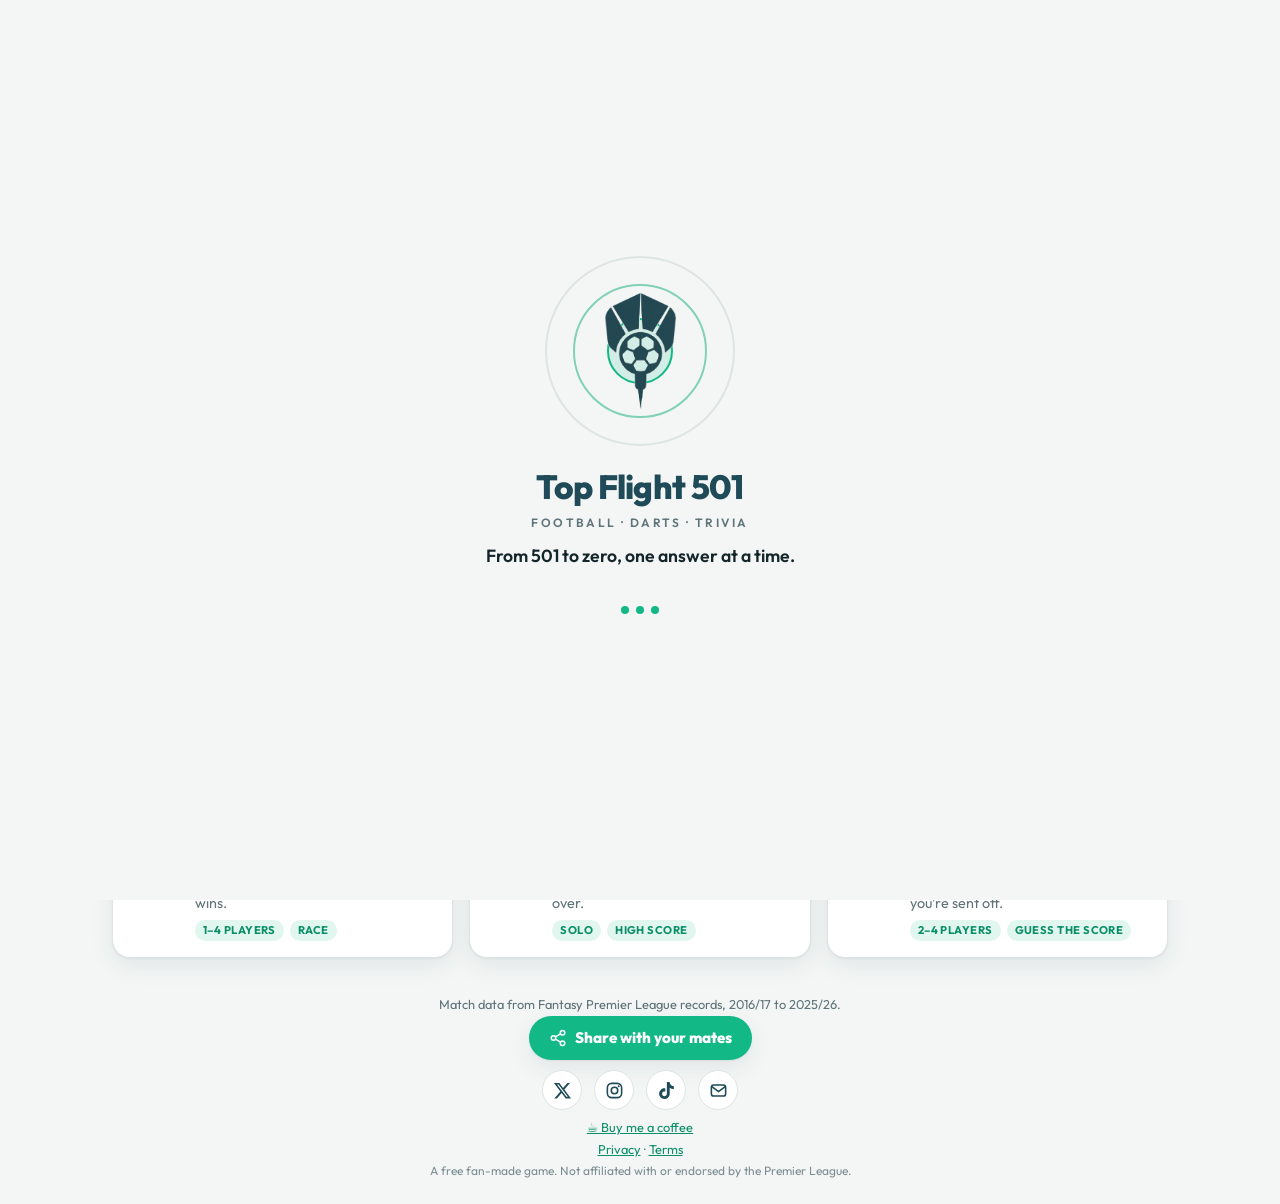
==== commit ebf0fb20: "Remove Halloween logo and splash lines now Halloween is over" ====
--- a/public/index.html
+++ b/public/index.html
@@ -29,16 +29,6 @@
         var s = JSON.parse(localStorage.getItem('tf501:settings') || '{}');
         if (s.theme === 'light' || s.theme === 'dark') document.documentElement.setAttribute('data-theme', s.theme);
       } catch (e) {}
-      // Halloween: the spooky logo shows until midnight at the end of 31 October, then the normal one comes back by itself
-      window.__spooky = Date.now() < new Date(2026, 10, 1).getTime();
-      if (window.__spooky) document.documentElement.classList.add('spooky');
-      window.__spookyMarks = function () {
-        if (!window.__spooky) return;
-        var r = document.documentElement, t = r.getAttribute('data-theme');
-        var dark = t === 'dark' || (t !== 'light' && matchMedia('(prefers-color-scheme: dark)').matches);
-        document.querySelectorAll('.brand img').forEach(function (i) { i.src = 'img/mark-halloween' + (dark ? '-dark' : '') + '.png?v=1'; });
-        document.querySelectorAll('.splash-mark').forEach(function (i) { i.src = 'img/mark-halloween.png?v=1'; });
-      };
     })();
   </script>
   <style>
@@ -46,7 +36,6 @@
     @media (prefers-color-scheme: dark) { :root:not([data-theme="light"]) { --bg:#0C1719;--card:#132225;--teal:#7FC4D2;--muted:#94AAAE;--ink:#E8F1EF;--green:#2BD09E;--line:#24393D;--mark-filter:brightness(0) invert(.85) sepia(.3) hue-rotate(140deg); color-scheme: dark; } }
     :root[data-theme="dark"] { --bg:#0C1719;--card:#132225;--teal:#7FC4D2;--muted:#94AAAE;--ink:#E8F1EF;--green:#2BD09E;--line:#24393D;--mark-filter:brightness(0) invert(.85) sepia(.3) hue-rotate(140deg); color-scheme: dark; }
     html, body { margin: 0; background: var(--bg); }
-    html.spooky .brand img, html.spooky .splash-mark { filter: none !important; }
     html.booting, html.booting body { background: #F3F6F5; }
     body { font-family: 'Outfit', system-ui, -apple-system, 'Segoe UI', sans-serif; }
 /* splash: the logo sits exactly where Android's own start screen puts it, so the two blend.
@@ -123,9 +112,7 @@
         "Real matches, real scorers, real bragging rights.",
         "It\u2019s not a quiz. It\u2019s a checkout."
       ];
-      if (window.__spooky) lines = ["Something wicked this way checks out. 🎃", "Trick or treble? Step up and throw. 🎃", "Spooky season. Same football brains."];
       document.getElementById('splash-line').textContent = lines[Math.floor(Math.random() * lines.length)];
-      window.__spookyMarks();
       window.__splashStart = Date.now();
     })();
   </script>
@@ -145,7 +132,6 @@
     </div>
   </header>
   </div>
-  <script>window.__spookyMarks && window.__spookyMarks(); if (window.__spooky) matchMedia('(prefers-color-scheme: dark)').addEventListener('change', window.__spookyMarks);</script>
 
   <main id="app" aria-live="polite"></main>
   <div id="modal" hidden></div>
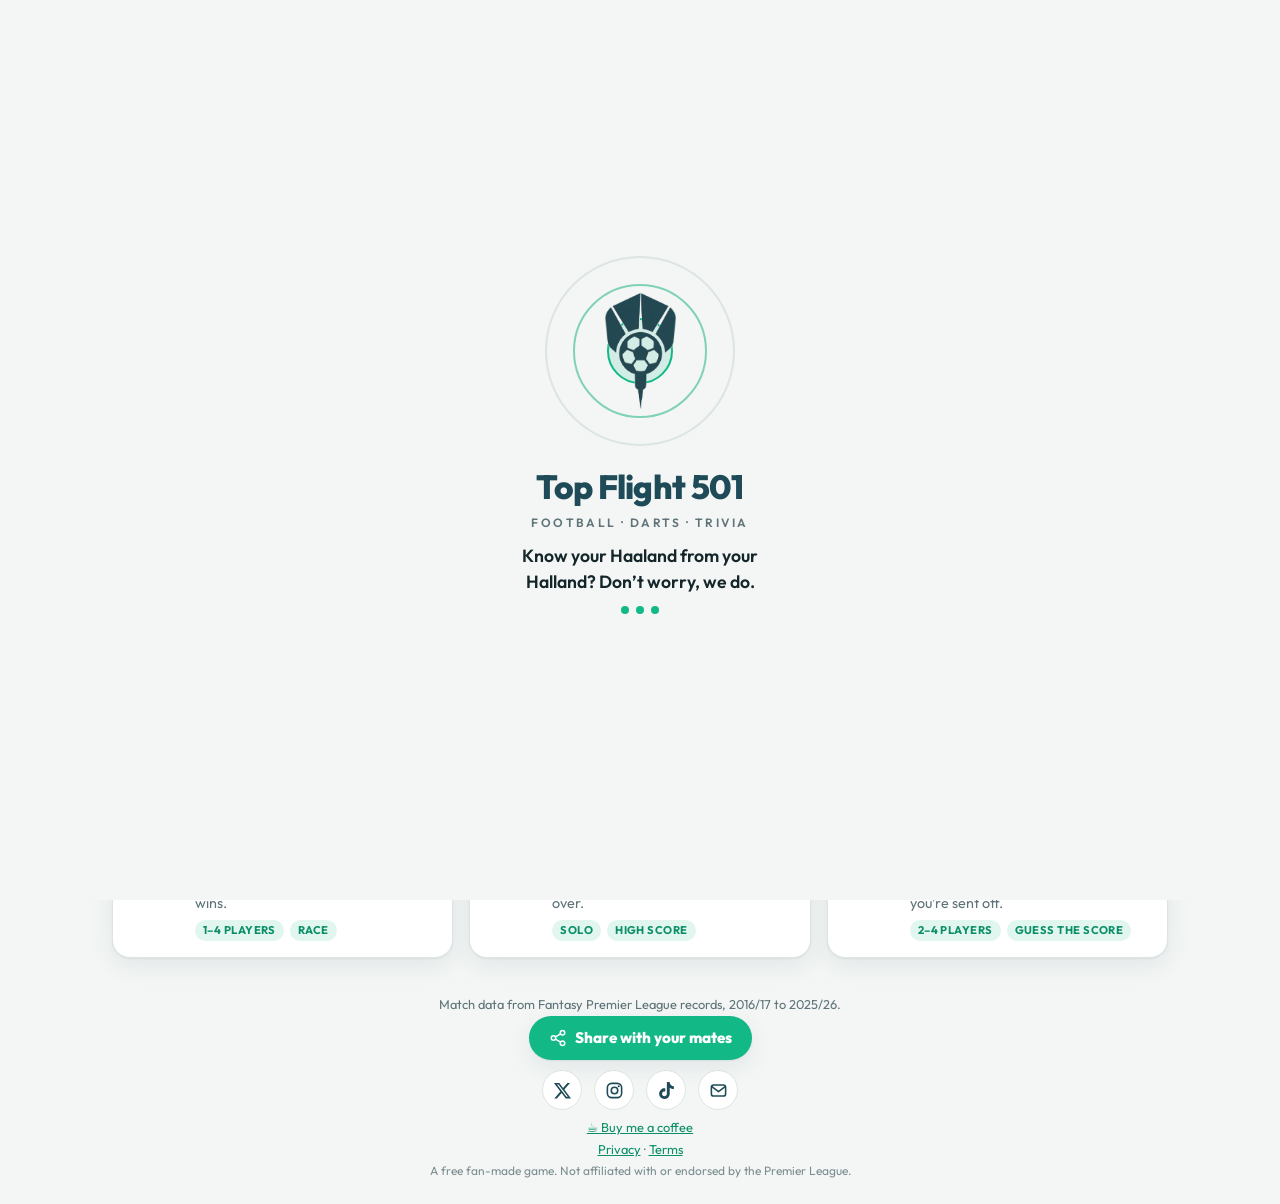
==== commit c0e9ed6e: "Spam protection: Turnstile bot check and an hourly cap on new nicknames and leagues Making or changi" ====
--- a/public/index.html
+++ b/public/index.html
@@ -158,6 +158,6 @@
       caches.keys().then(function (ks) { ks.forEach(function (k) { caches.delete(k); }); }).catch(function () {});
     }
   </script>
-  <script type="module" src="js/app.js?v=98"></script>
+  <script type="module" src="js/app.js?v=99"></script>
 </body>
 </html>
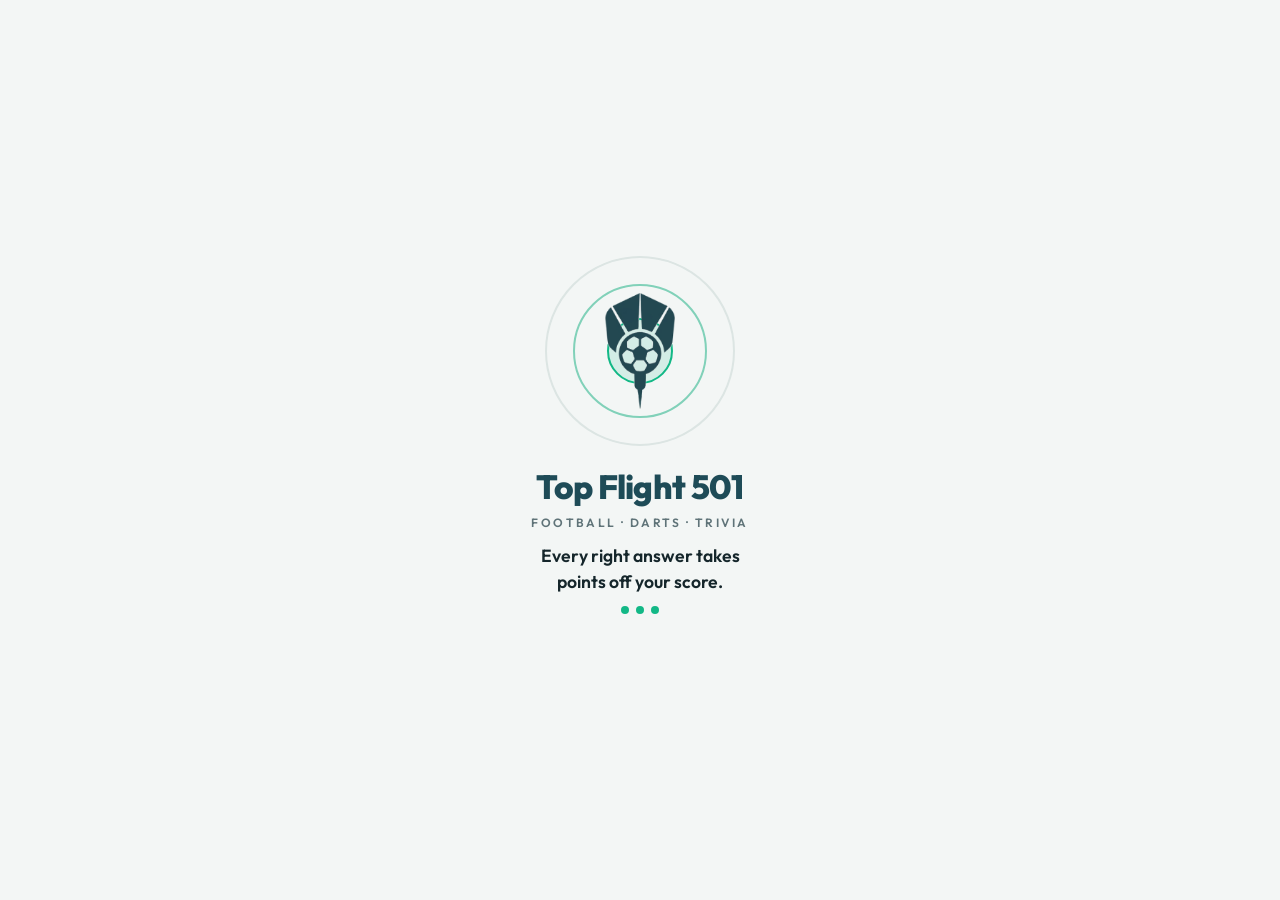
==== commit 9b7e5d28: "Progress update: stats page, ranks, more achievements, streak freezes, simpler first visit - My stat" ====
--- a/public/index.html
+++ b/public/index.html
@@ -82,7 +82,7 @@
   #splash.out { transition: opacity .45s ease, visibility .45s; }
 }
   </style>
-  <link rel="stylesheet" href="styles.css?v=72">
+  <link rel="stylesheet" href="styles.css?v=73">
 </head>
 <body>
   <div id="splash" role="status" aria-label="Loading Top Flight 501">
@@ -126,7 +126,7 @@
       </span>
     </button>
     <div class="top-actions">
-      <button class="icon-btn ach-btn" data-act="achievements" aria-label="Achievements" title="Achievements"><svg viewBox="0 0 24 24" fill="none" stroke="currentColor" stroke-width="1.8" stroke-linecap="round" stroke-linejoin="round" aria-hidden="true"><path d="M7 3.5h10v5.5a5 5 0 0 1-10 0z"/><path d="M7 5.5H4.6a2.6 2.6 0 0 0 2.7 3.9"/><path d="M17 5.5h2.4a2.6 2.6 0 0 1-2.7 3.9"/><path d="M12 14v3.5"/><path d="M8.5 20.5h7"/><path d="M10 17.5h4l.6 3h-5.2z"/><circle class="ach-eye" cx="12" cy="8.4" r="1.7" stroke="none"/></svg></button>
+      <button class="icon-btn ach-btn" data-act="achievements" aria-label="Your progress" title="Your stats and achievements"><svg viewBox="0 0 24 24" fill="none" stroke="currentColor" stroke-width="1.8" stroke-linecap="round" stroke-linejoin="round" aria-hidden="true"><path d="M7 3.5h10v5.5a5 5 0 0 1-10 0z"/><path d="M7 5.5H4.6a2.6 2.6 0 0 0 2.7 3.9"/><path d="M17 5.5h2.4a2.6 2.6 0 0 1-2.7 3.9"/><path d="M12 14v3.5"/><path d="M8.5 20.5h7"/><path d="M10 17.5h4l.6 3h-5.2z"/><circle class="ach-eye" cx="12" cy="8.4" r="1.7" stroke="none"/></svg></button>
       <button class="icon-btn" data-act="settings" aria-label="Settings" title="Settings">⚙️</button>
       <button class="icon-btn" data-act="rules" aria-label="How to play" title="How to play">?</button>
     </div>
@@ -158,6 +158,6 @@
       caches.keys().then(function (ks) { ks.forEach(function (k) { caches.delete(k); }); }).catch(function () {});
     }
   </script>
-  <script type="module" src="js/app.js?v=99"></script>
+  <script type="module" src="js/app.js?v=100"></script>
 </body>
 </html>
--- a/public/styles.css
+++ b/public/styles.css
@@ -938,3 +938,60 @@
 .ltable.lg-table tbody tr.me:first-child td { background: color-mix(in srgb, var(--green) 9%, transparent); }
 .fx .nick-chip, .lg-status .fx .nick-chip, .fx-who .nick-chip { display: inline-flex; background: none; padding: 2px 0; }
 .lg-members .nick-chip, .vs-saved .nick-chip, .me-row .nick-chip { background: var(--soft); }
+
+/* ---------- your progress: rank, stats, streak freezes ---------- */
+.rank-line { display: flex; align-items: center; gap: 12px; margin: 10px 0 14px; padding: 12px 14px; border-radius: 16px; background: var(--card); border: 1px solid var(--line); text-align: left; }
+.rank-line .rank-i { font-size: 1.9rem; line-height: 1; flex: none; }
+.rank-line .rank-b { flex: 1; min-width: 0; display: grid; gap: 5px; }
+.rank-line .rank-t { display: flex; justify-content: space-between; align-items: baseline; gap: 10px; }
+.rank-line .rank-t b { font-size: 1.05rem; }
+.rank-line .rank-t span { font-size: .85rem; font-weight: 700; color: var(--muted); font-variant-numeric: tabular-nums; white-space: nowrap; }
+.rank-line .ach-bar { display: block; margin: 0; height: 7px; }
+.rank-line small { font-size: .78rem; color: var(--muted); }
+.rank-strip { display: flex; align-items: center; gap: 9px; width: 100%; margin: 0 0 14px; padding: 9px 13px; border-radius: 999px; border: 1px solid var(--line); background: var(--card); color: inherit; font: inherit; font-size: .9rem; cursor: pointer; text-align: left; }
+.rank-strip b { white-space: nowrap; }
+.rank-strip .rs-bar { flex: 1; min-width: 24px; height: 6px; border-radius: 3px; background: var(--soft); overflow: hidden; }
+.rank-strip .rs-bar i { display: block; height: 100%; background: var(--green); border-radius: 3px; }
+.rank-strip .rs-p { font-size: .8rem; color: var(--muted); white-space: nowrap; font-variant-numeric: tabular-nums; }
+.prog-seg { margin: 0 0 14px; }
+.prog-seg .seg-btn { font-size: .92rem; padding: 10px 4px; }
+.st-tiles { display: grid; grid-template-columns: repeat(3, 1fr); gap: 8px; }
+.st-tile { display: flex; flex-direction: column; align-items: center; gap: 1px; padding: 12px 4px; border-radius: 14px; background: var(--card); border: 1px solid var(--line); text-align: center; min-width: 0; }
+.st-tile b { font-size: 1.5rem; font-weight: 800; line-height: 1.15; font-variant-numeric: tabular-nums; }
+.st-tile span { font-size: .82rem; font-weight: 700; }
+.st-tile small { font-size: .74rem; color: var(--muted); }
+.st-fz { display: flex; align-items: center; gap: 12px; margin: 10px 0 4px; padding: 11px 14px; border-radius: 14px; background: color-mix(in srgb, #5BB8F0 12%, var(--card)); border: 1px solid color-mix(in srgb, #5BB8F0 40%, var(--line)); text-align: left; }
+.st-fz .fz-ice { font-size: 1.3rem; white-space: nowrap; flex: none; }
+.st-fz .fz-ice i { font-style: normal; opacity: .22; filter: grayscale(1); }
+.st-fz b { display: block; font-size: .95rem; }
+.st-fz small { display: block; font-size: .8rem; color: var(--muted); line-height: 1.35; margin-top: 2px; }
+.fz-note { margin: 0 0 12px; padding: 10px 14px; border-radius: 14px; background: color-mix(in srgb, #5BB8F0 12%, var(--card)); border: 1px solid color-mix(in srgb, #5BB8F0 40%, var(--line)); font-size: .92rem; text-align: center; }
+.st-bars { display: grid; gap: 5px; margin: 4px 0 2px; }
+.st-bar { display: grid; grid-template-columns: 74px 1fr 38px; align-items: center; gap: 8px; font-size: .84rem; font-variant-numeric: tabular-nums; }
+.st-bars.acc .st-bar { grid-template-columns: 104px 1fr 38px; }
+.st-bar .sb-l { color: var(--muted); font-weight: 600; white-space: nowrap; text-align: left; }
+.st-bar .sb-t { height: 16px; border-radius: 5px; background: var(--soft); overflow: hidden; }
+.st-bar .sb-t i { display: block; height: 100%; border-radius: 5px; background: color-mix(in srgb, var(--teal) 55%, var(--soft)); }
+.st-bar.today .sb-t i, .st-bars.acc .sb-t i { background: var(--green); }
+.st-bar.today .sb-l, .st-bar.today .sb-n { color: var(--ink); font-weight: 800; }
+.st-bar .sb-n { text-align: right; font-weight: 700; }
+.st-bar.none { opacity: .5; }
+.hint.small.st-save { margin-top: 12px; }
+details.more { margin-top: 10px; border-top: 1px solid var(--line); padding-top: 4px; text-align: center; }
+details.more summary { cursor: pointer; padding: 10px 4px; font-weight: 600; font-size: .92rem; color: var(--muted); list-style: none; }
+details.more summary::-webkit-details-marker { display: none; }
+details.more summary::after { content: ' ▾'; }
+details.more[open] summary::after { content: ' ▴'; }
+details.more .btn.link { display: block; width: 100%; }
+details.more.ranks { text-align: left; margin-top: 14px; }
+.rank-list { list-style: none; margin: 6px 0 0; padding: 0; display: grid; gap: 3px; }
+.rank-list li { display: flex; align-items: center; gap: 10px; padding: 6px 10px; border-radius: 10px; font-size: .9rem; opacity: .6; }
+.rank-list li.done { opacity: 1; }
+.rank-list li.me { opacity: 1; background: color-mix(in srgb, var(--green) 14%, transparent); outline: 1px solid color-mix(in srgb, var(--green) 50%, var(--line)); }
+.rank-list li small { margin-left: auto; color: var(--muted); font-variant-numeric: tabular-nums; }
+.ln-rank { display: block; margin: 1px 0 0 0; font-size: .72rem; font-weight: 500; color: var(--muted); white-space: nowrap; }
+.welcome.first { padding: 22px 18px 18px; text-align: center; }
+.welcome.first h3 { font-size: 1.35rem; }
+.welcome.first .btn.big { margin: 16px 0 8px; padding: 17px; font-size: 1.2rem; }
+.welcome.first .btn.ghost { width: 100%; margin-top: 14px; }
+.st-fz ~ .label, .st-bars ~ .label, .st-tiles ~ .hint ~ .label { display: block; margin-top: 16px; }
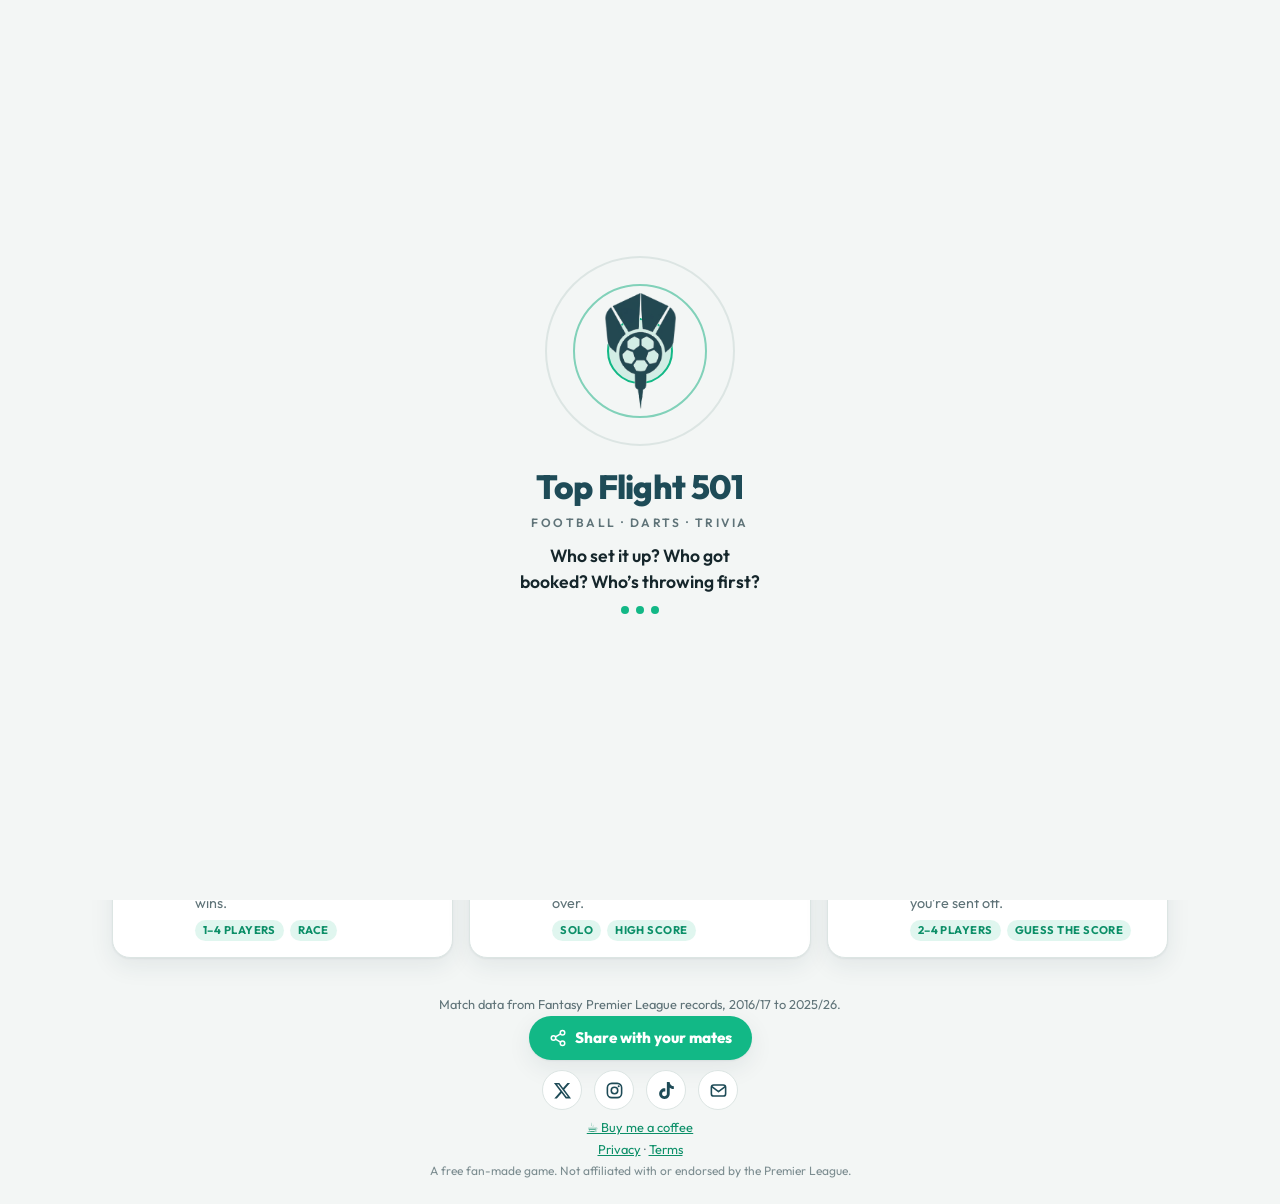
==== commit e3af37b6: "Near misses (optional, The Classic) and Match clues pop-up - Near misses: off by default, turned on " ====
--- a/public/index.html
+++ b/public/index.html
@@ -126,7 +126,7 @@
       </span>
     </button>
     <div class="top-actions">
-      <button class="icon-btn ach-btn" data-act="achievements" aria-label="Your progress" title="Your stats and achievements"><svg viewBox="0 0 24 24" fill="none" stroke="currentColor" stroke-width="1.8" stroke-linecap="round" stroke-linejoin="round" aria-hidden="true"><path d="M7 3.5h10v5.5a5 5 0 0 1-10 0z"/><path d="M7 5.5H4.6a2.6 2.6 0 0 0 2.7 3.9"/><path d="M17 5.5h2.4a2.6 2.6 0 0 1-2.7 3.9"/><path d="M12 14v3.5"/><path d="M8.5 20.5h7"/><path d="M10 17.5h4l.6 3h-5.2z"/><circle class="ach-eye" cx="12" cy="8.4" r="1.7" stroke="none"/></svg></button>
+      <button class="icon-btn ach-btn" data-act="achievements" aria-label="Achievements" title="Achievements"><svg viewBox="0 0 24 24" fill="none" stroke="currentColor" stroke-width="1.8" stroke-linecap="round" stroke-linejoin="round" aria-hidden="true"><path d="M7 3.5h10v5.5a5 5 0 0 1-10 0z"/><path d="M7 5.5H4.6a2.6 2.6 0 0 0 2.7 3.9"/><path d="M17 5.5h2.4a2.6 2.6 0 0 1-2.7 3.9"/><path d="M12 14v3.5"/><path d="M8.5 20.5h7"/><path d="M10 17.5h4l.6 3h-5.2z"/><circle class="ach-eye" cx="12" cy="8.4" r="1.7" stroke="none"/></svg></button>
       <button class="icon-btn" data-act="settings" aria-label="Settings" title="Settings">⚙️</button>
       <button class="icon-btn" data-act="rules" aria-label="How to play" title="How to play">?</button>
     </div>
--- a/public/styles.css
+++ b/public/styles.css
@@ -9,6 +9,7 @@
   --teal: #1E4B57;
   --teal-deep: #143640;
   --green: #12B886;
+  --near: #A87A00;
   --green-deep: #0C8F68;
   --red: #E03131;
   --yellow: #F5C518;
@@ -28,6 +29,7 @@
 }
 @media (prefers-color-scheme: dark) {
   :root:not([data-theme="light"]) {
+    --near: #F5C518;
     --teal: #7FC4D2;
     --teal-deep: #0E2328;
     --green: #2BD09E;
@@ -47,6 +49,7 @@
   }
 }
 :root[data-theme="dark"] {
+    --near: #F5C518;
     --teal: #7FC4D2;
     --teal-deep: #0E2328;
     --green: #2BD09E;
@@ -939,59 +942,30 @@
 .fx .nick-chip, .lg-status .fx .nick-chip, .fx-who .nick-chip { display: inline-flex; background: none; padding: 2px 0; }
 .lg-members .nick-chip, .vs-saved .nick-chip, .me-row .nick-chip { background: var(--soft); }
 
-/* ---------- your progress: rank, stats, streak freezes ---------- */
-.rank-line { display: flex; align-items: center; gap: 12px; margin: 10px 0 14px; padding: 12px 14px; border-radius: 16px; background: var(--card); border: 1px solid var(--line); text-align: left; }
-.rank-line .rank-i { font-size: 1.9rem; line-height: 1; flex: none; }
-.rank-line .rank-b { flex: 1; min-width: 0; display: grid; gap: 5px; }
-.rank-line .rank-t { display: flex; justify-content: space-between; align-items: baseline; gap: 10px; }
-.rank-line .rank-t b { font-size: 1.05rem; }
-.rank-line .rank-t span { font-size: .85rem; font-weight: 700; color: var(--muted); font-variant-numeric: tabular-nums; white-space: nowrap; }
-.rank-line .ach-bar { display: block; margin: 0; height: 7px; }
-.rank-line small { font-size: .78rem; color: var(--muted); }
-.rank-strip { display: flex; align-items: center; gap: 9px; width: 100%; margin: 0 0 14px; padding: 9px 13px; border-radius: 999px; border: 1px solid var(--line); background: var(--card); color: inherit; font: inherit; font-size: .9rem; cursor: pointer; text-align: left; }
-.rank-strip b { white-space: nowrap; }
-.rank-strip .rs-bar { flex: 1; min-width: 24px; height: 6px; border-radius: 3px; background: var(--soft); overflow: hidden; }
-.rank-strip .rs-bar i { display: block; height: 100%; background: var(--green); border-radius: 3px; }
-.rank-strip .rs-p { font-size: .8rem; color: var(--muted); white-space: nowrap; font-variant-numeric: tabular-nums; }
-.prog-seg { margin: 0 0 14px; }
-.prog-seg .seg-btn { font-size: .92rem; padding: 10px 4px; }
-.st-tiles { display: grid; grid-template-columns: repeat(3, 1fr); gap: 8px; }
-.st-tile { display: flex; flex-direction: column; align-items: center; gap: 1px; padding: 12px 4px; border-radius: 14px; background: var(--card); border: 1px solid var(--line); text-align: center; min-width: 0; }
-.st-tile b { font-size: 1.5rem; font-weight: 800; line-height: 1.15; font-variant-numeric: tabular-nums; }
-.st-tile span { font-size: .82rem; font-weight: 700; }
-.st-tile small { font-size: .74rem; color: var(--muted); }
-.st-fz { display: flex; align-items: center; gap: 12px; margin: 10px 0 4px; padding: 11px 14px; border-radius: 14px; background: color-mix(in srgb, #5BB8F0 12%, var(--card)); border: 1px solid color-mix(in srgb, #5BB8F0 40%, var(--line)); text-align: left; }
-.st-fz .fz-ice { font-size: 1.3rem; white-space: nowrap; flex: none; }
-.st-fz .fz-ice i { font-style: normal; opacity: .22; filter: grayscale(1); }
-.st-fz b { display: block; font-size: .95rem; }
-.st-fz small { display: block; font-size: .8rem; color: var(--muted); line-height: 1.35; margin-top: 2px; }
-.fz-note { margin: 0 0 12px; padding: 10px 14px; border-radius: 14px; background: color-mix(in srgb, #5BB8F0 12%, var(--card)); border: 1px solid color-mix(in srgb, #5BB8F0 40%, var(--line)); font-size: .92rem; text-align: center; }
-.st-bars { display: grid; gap: 5px; margin: 4px 0 2px; }
-.st-bar { display: grid; grid-template-columns: 74px 1fr 38px; align-items: center; gap: 8px; font-size: .84rem; font-variant-numeric: tabular-nums; }
-.st-bars.acc .st-bar { grid-template-columns: 104px 1fr 38px; }
-.st-bar .sb-l { color: var(--muted); font-weight: 600; white-space: nowrap; text-align: left; }
-.st-bar .sb-t { height: 16px; border-radius: 5px; background: var(--soft); overflow: hidden; }
-.st-bar .sb-t i { display: block; height: 100%; border-radius: 5px; background: color-mix(in srgb, var(--teal) 55%, var(--soft)); }
-.st-bar.today .sb-t i, .st-bars.acc .sb-t i { background: var(--green); }
-.st-bar.today .sb-l, .st-bar.today .sb-n { color: var(--ink); font-weight: 800; }
-.st-bar .sb-n { text-align: right; font-weight: 700; }
-.st-bar.none { opacity: .5; }
-.hint.small.st-save { margin-top: 12px; }
-details.more { margin-top: 10px; border-top: 1px solid var(--line); padding-top: 4px; text-align: center; }
-details.more summary { cursor: pointer; padding: 10px 4px; font-weight: 600; font-size: .92rem; color: var(--muted); list-style: none; }
-details.more summary::-webkit-details-marker { display: none; }
-details.more summary::after { content: ' ▾'; }
-details.more[open] summary::after { content: ' ▴'; }
-details.more .btn.link { display: block; width: 100%; }
-details.more.ranks { text-align: left; margin-top: 14px; }
-.rank-list { list-style: none; margin: 6px 0 0; padding: 0; display: grid; gap: 3px; }
-.rank-list li { display: flex; align-items: center; gap: 10px; padding: 6px 10px; border-radius: 10px; font-size: .9rem; opacity: .6; }
-.rank-list li.done { opacity: 1; }
-.rank-list li.me { opacity: 1; background: color-mix(in srgb, var(--green) 14%, transparent); outline: 1px solid color-mix(in srgb, var(--green) 50%, var(--line)); }
-.rank-list li small { margin-left: auto; color: var(--muted); font-variant-numeric: tabular-nums; }
-.ln-rank { display: block; margin: 1px 0 0 0; font-size: .72rem; font-weight: 500; color: var(--muted); white-space: nowrap; }
-.welcome.first { padding: 22px 18px 18px; text-align: center; }
-.welcome.first h3 { font-size: 1.35rem; }
-.welcome.first .btn.big { margin: 16px 0 8px; padding: 17px; font-size: 1.2rem; }
-.welcome.first .btn.ghost { width: 100%; margin-top: 14px; }
-.st-fz ~ .label, .st-bars ~ .label, .st-tiles ~ .hint ~ .label { display: block; margin-top: 16px; }
+/* near misses */
+.dart.hit.near { background: color-mix(in srgb, var(--near) 14%, transparent); border-color: color-mix(in srgb, var(--near) 70%, transparent); }
+.dart.hit.near .dart-v { color: var(--near); }
+.result.near { background: color-mix(in srgb, var(--near) 13%, transparent); color: var(--near); }
+
+/* 🔍 match clues */
+.mc-btn { display: inline-flex; align-items: center; gap: 4px; margin: 8px auto 0; padding: 5px 12px; border-radius: 999px; border: 1px solid var(--line); background: var(--bg, transparent); color: var(--teal); font: inherit; font-size: .8rem; font-weight: 700; cursor: pointer; transition: border-color .15s, transform .1s; }
+.mc-btn:hover { border-color: var(--teal); }
+.mc-btn:active { transform: scale(.97); }
+.mc-title { margin-bottom: .2rem; }
+.mc-title span { color: var(--muted); font-weight: 600; font-size: .8em; }
+.mc-when { margin: 0 0 14px; }
+.mc-cap { font-size: .72rem; font-weight: 700; letter-spacing: .12em; text-transform: uppercase; color: var(--muted); margin: 0 0 6px; }
+.mc-teams { display: grid; grid-template-columns: 1fr 1fr; gap: 8px; margin-bottom: 12px; }
+.mc-team { background: var(--soft); border: 1px solid var(--line); border-radius: 14px; padding: 12px 10px; text-align: center; display: flex; flex-direction: column; align-items: center; gap: 3px; }
+.mc-name { font-weight: 800; color: var(--teal); line-height: 1.15; font-size: .95rem; }
+.mc-pos { font-size: 1.7rem; font-weight: 800; line-height: 1.1; font-variant-numeric: tabular-nums; }
+.mc-pts { font-size: .8rem; color: var(--muted); }
+.mc-form { display: inline-flex; gap: 3px; margin-top: 5px; }
+.mc-form i { font-style: normal; width: 20px; height: 20px; border-radius: 6px; display: grid; place-items: center; font-size: .68rem; font-weight: 800; color: #fff; }
+.mc-form .f-W { background: var(--green-deep); }
+.mc-form .f-D { background: #8A9A9E; }
+.mc-form .f-L { background: var(--red); }
+.mc-none { font-size: .8rem; color: var(--muted); margin-top: 4px; }
+.mc-list { list-style: none; padding: 0; margin: 0 0 16px; display: grid; gap: 6px; }
+.mc-list li { padding: 10px 12px; border-radius: 12px; border: 1px solid var(--line); font-size: .92rem; line-height: 1.35; }
+.mc-sub { display: block; color: var(--muted); font-size: .8rem; margin-top: 2px; }
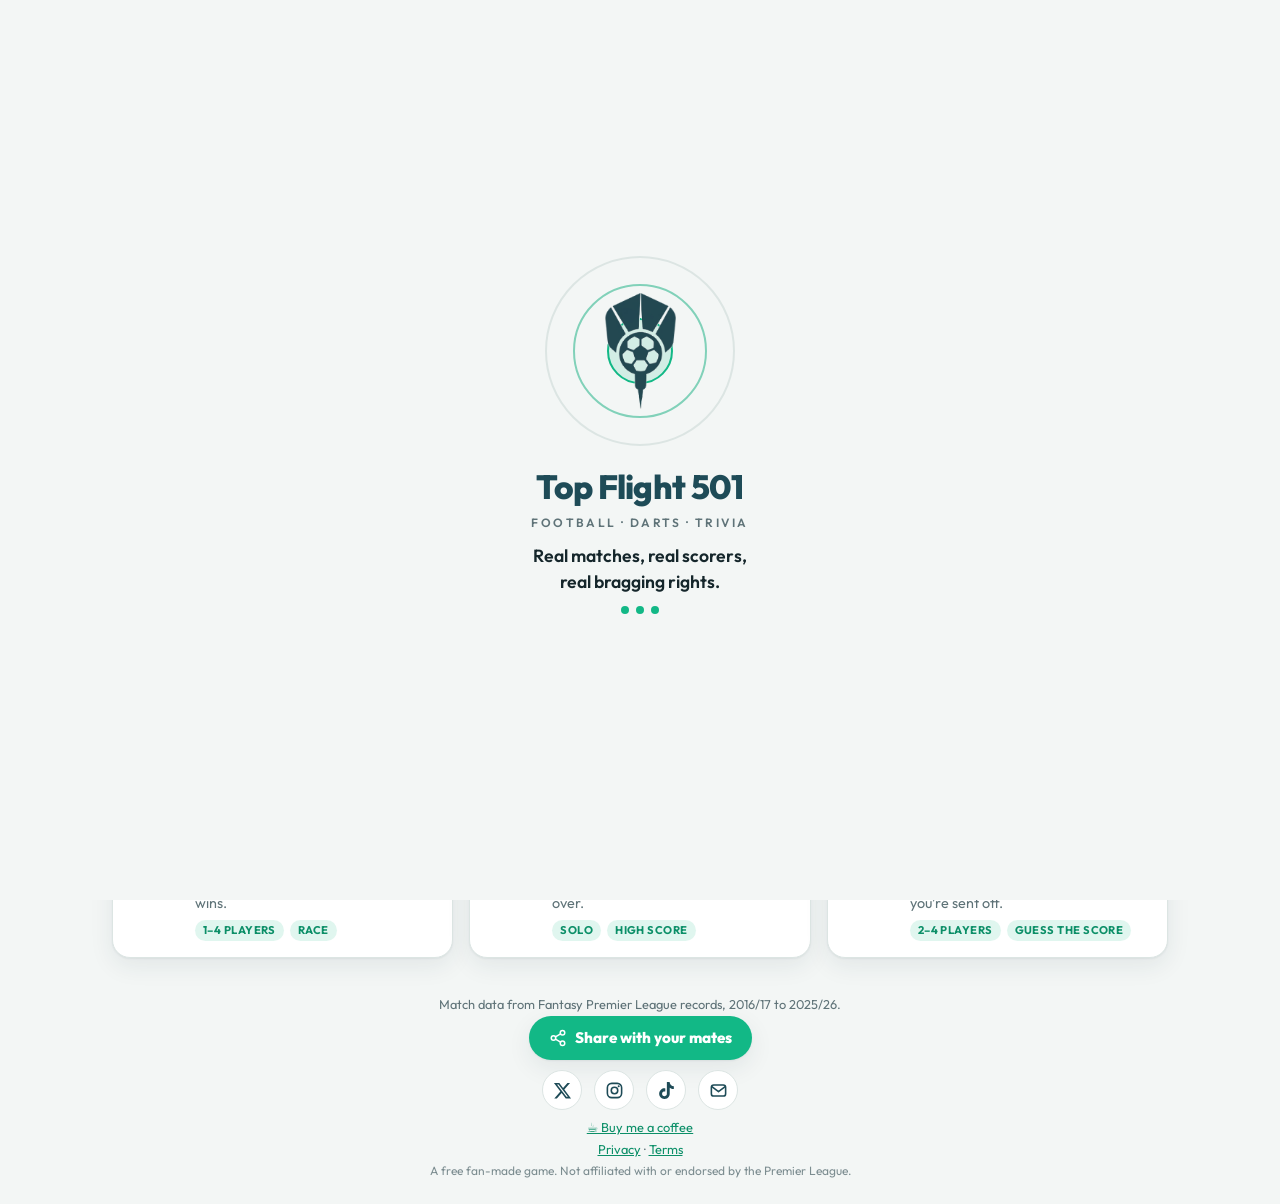
==== commit 063454f5: "Show Match clues on the desktop match card; near misses in Easy mode cover the scoreline only Co-Aut" ====
--- a/public/index.html
+++ b/public/index.html
@@ -158,6 +158,6 @@
       caches.keys().then(function (ks) { ks.forEach(function (k) { caches.delete(k); }); }).catch(function () {});
     }
   </script>
-  <script type="module" src="js/app.js?v=100"></script>
+  <script type="module" src="js/app.js?v=101"></script>
 </body>
 </html>
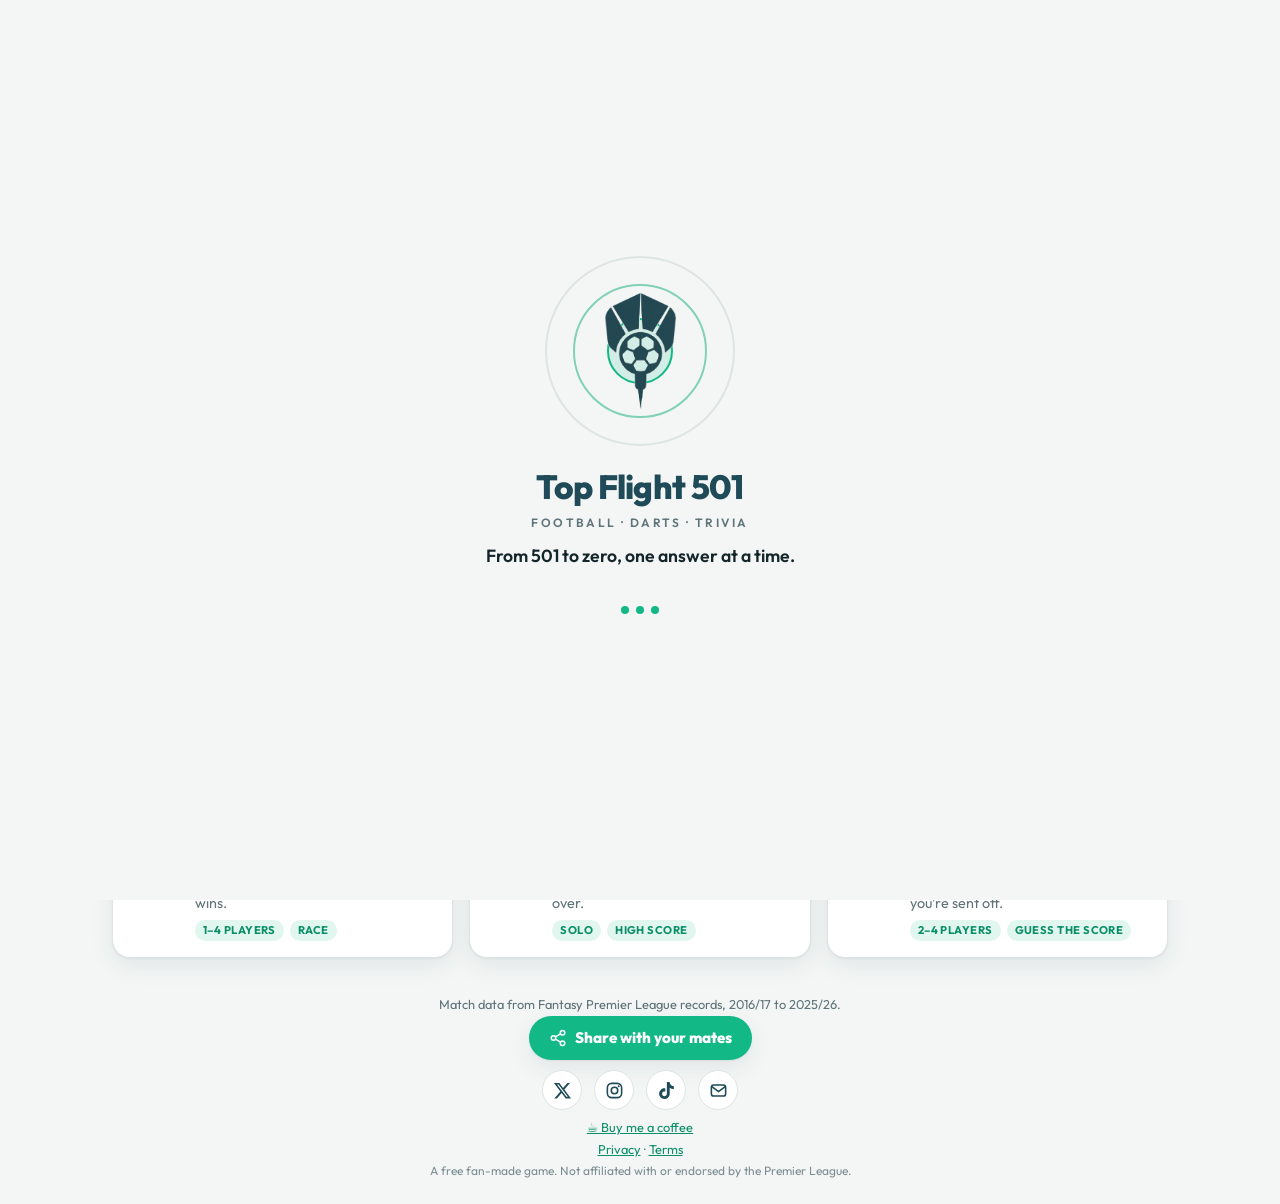
==== commit 8659470e: "Flip-card Match clues; near misses in Spin the Board and a Sudden Death lifeline - Match clues are n" ====
--- a/public/index.html
+++ b/public/index.html
@@ -82,7 +82,7 @@
   #splash.out { transition: opacity .45s ease, visibility .45s; }
 }
   </style>
-  <link rel="stylesheet" href="styles.css?v=73">
+  <link rel="stylesheet" href="styles.css?v=74">
 </head>
 <body>
   <div id="splash" role="status" aria-label="Loading Top Flight 501">
@@ -158,6 +158,6 @@
       caches.keys().then(function (ks) { ks.forEach(function (k) { caches.delete(k); }); }).catch(function () {});
     }
   </script>
-  <script type="module" src="js/app.js?v=101"></script>
+  <script type="module" src="js/app.js?v=102"></script>
 </body>
 </html>
--- a/public/styles.css
+++ b/public/styles.css
@@ -954,18 +954,35 @@
 .mc-title { margin-bottom: .2rem; }
 .mc-title span { color: var(--muted); font-weight: 600; font-size: .8em; }
 .mc-when { margin: 0 0 14px; }
-.mc-cap { font-size: .72rem; font-weight: 700; letter-spacing: .12em; text-transform: uppercase; color: var(--muted); margin: 0 0 6px; }
-.mc-teams { display: grid; grid-template-columns: 1fr 1fr; gap: 8px; margin-bottom: 12px; }
-.mc-team { background: var(--soft); border: 1px solid var(--line); border-radius: 14px; padding: 12px 10px; text-align: center; display: flex; flex-direction: column; align-items: center; gap: 3px; }
-.mc-name { font-weight: 800; color: var(--teal); line-height: 1.15; font-size: .95rem; }
-.mc-pos { font-size: 1.7rem; font-weight: 800; line-height: 1.1; font-variant-numeric: tabular-nums; }
-.mc-pts { font-size: .8rem; color: var(--muted); }
-.mc-form { display: inline-flex; gap: 3px; margin-top: 5px; }
-.mc-form i { font-style: normal; width: 20px; height: 20px; border-radius: 6px; display: grid; place-items: center; font-size: .68rem; font-weight: 800; color: #fff; }
+.mc-cards { display: grid; grid-template-columns: minmax(0, 1fr) minmax(0, 1fr); gap: 8px; margin-bottom: 6px; perspective: 900px; }
+.mc-card { all: unset; box-sizing: border-box; cursor: pointer; display: grid; -webkit-tap-highlight-color: transparent; }
+.mc-card.wide { grid-column: 1 / -1; }
+.mc-card:focus-visible .mc-inner { outline: 2px solid var(--teal); outline-offset: 2px; border-radius: 14px; }
+.mc-inner { display: grid; height: 100%; transition: transform .5s cubic-bezier(.3, 1.3, .5, 1); transform-style: preserve-3d; }
+.mc-card.flipped .mc-inner { transform: rotateY(180deg); }
+.mc-front, .mc-back { grid-area: 1 / 1; backface-visibility: hidden; -webkit-backface-visibility: hidden; border-radius: 14px; padding: 12px 10px; display: flex; flex-direction: column; align-items: center; justify-content: center; text-align: center; gap: 3px; min-height: 96px; }
+.mc-front { background: radial-gradient(circle at 80% 15%, rgba(18, 184, 134, .35), transparent 55%), linear-gradient(145deg, #1E4B57, #10313A); color: #fff; box-shadow: inset 0 0 0 1px rgba(255, 255, 255, .08), 0 2px 0 #0B252C; }
+.mc-card:active:not(.flipped) .mc-front { transform: translateY(1px); }
+.mc-back { transform: rotateY(180deg); background: var(--soft); border: 1px solid var(--line); color: var(--ink); }
+.mc-icon { font-size: 1.6rem; line-height: 1; }
+.mc-front .mc-label { font-weight: 800; font-size: .95rem; }
+.mc-tap { font-size: .7rem; opacity: .75; letter-spacing: .04em; }
+.mc-back > .mc-label { font-size: .68rem; font-weight: 800; letter-spacing: .1em; text-transform: uppercase; color: var(--muted); margin-bottom: 2px; }
+.mc-two { display: grid; grid-template-columns: minmax(0, 1fr) minmax(0, 1fr); gap: 6px; width: 100%; }
+.mc-side { display: flex; flex-direction: column; align-items: center; gap: 2px; min-width: 0; }
+.mc-club { font-weight: 800; font-size: .76rem; color: var(--teal); max-width: 100%; overflow: hidden; text-overflow: ellipsis; white-space: nowrap; }
+.mc-big { font-size: 1.35rem; font-weight: 800; line-height: 1.1; font-variant-numeric: tabular-nums; }
+.mc-sub { font-size: .72rem; color: var(--muted); line-height: 1.25; }
+.mc-hot { font-weight: 800; font-size: .88rem; line-height: 1.2; }
+.mc-line { font-size: .88rem; line-height: 1.3; }
+.mc-tag { display: inline-block; max-width: 100%; text-wrap: balance; margin-top: 3px; padding: 2px 8px; border-radius: 999px; background: var(--card, #fff); border: 1px solid var(--line); font-size: .7rem; font-weight: 700; line-height: 1.4; }
+.mc-form { display: inline-flex; gap: 3px; margin-top: 2px; }
+.mc-form i { font-style: normal; display: grid; place-items: center; font-weight: 800; color: #fff; }
 .mc-form .f-W { background: var(--green-deep); }
 .mc-form .f-D { background: #8A9A9E; }
 .mc-form .f-L { background: var(--red); }
-.mc-none { font-size: .8rem; color: var(--muted); margin-top: 4px; }
-.mc-list { list-style: none; padding: 0; margin: 0 0 16px; display: grid; gap: 6px; }
-.mc-list li { padding: 10px 12px; border-radius: 12px; border: 1px solid var(--line); font-size: .92rem; line-height: 1.35; }
-.mc-sub { display: block; color: var(--muted); font-size: .8rem; margin-top: 2px; }
+.mc-none { font-size: .78rem; color: var(--muted); }
+.mc-form i { width: 16px; height: 16px; border-radius: 5px; font-size: .6rem; }
+.mc-actions { text-align: center; margin: 2px 0 10px; }
+.mc-actions .btn.link { font-size: .85rem; }
+@media (prefers-reduced-motion: reduce) { .mc-inner { transition: none; } }
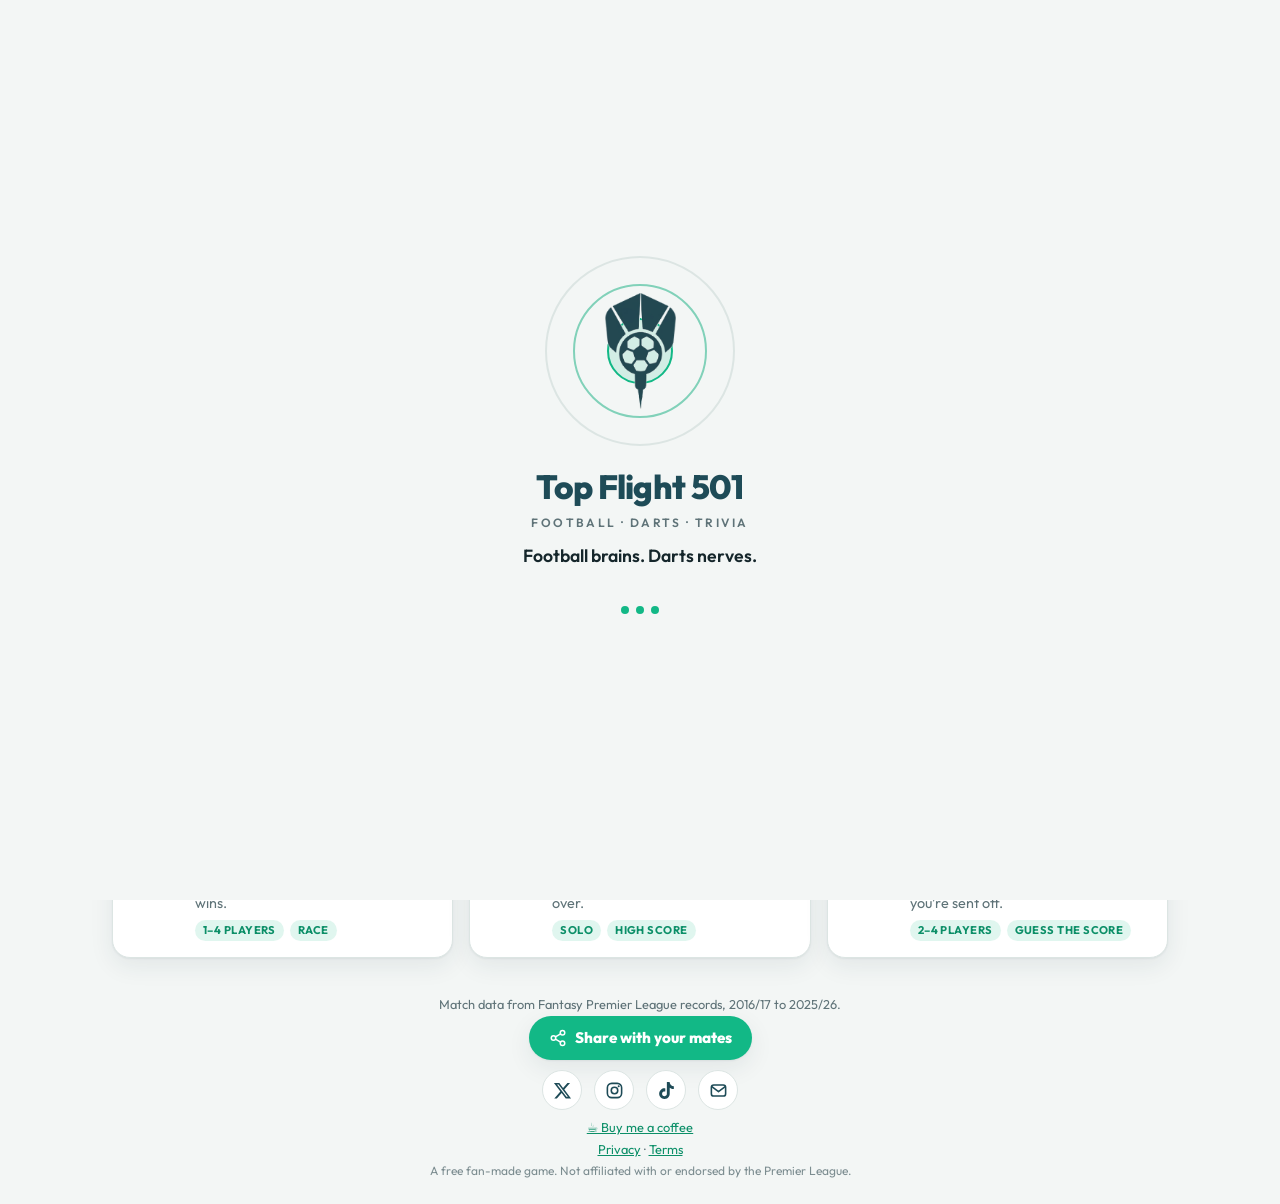
==== commit a1381c79: "Keep short clue tags on one line Co-Authored-By: Claude Opus 5.5 <noreply@anthropic.com> Claude-Sess" ====
--- a/public/index.html
+++ b/public/index.html
@@ -82,7 +82,7 @@
   #splash.out { transition: opacity .45s ease, visibility .45s; }
 }
   </style>
-  <link rel="stylesheet" href="styles.css?v=74">
+  <link rel="stylesheet" href="styles.css?v=75">
 </head>
 <body>
   <div id="splash" role="status" aria-label="Loading Top Flight 501">
--- a/public/styles.css
+++ b/public/styles.css
@@ -986,3 +986,4 @@
 .mc-actions { text-align: center; margin: 2px 0 10px; }
 .mc-actions .btn.link { font-size: .85rem; }
 @media (prefers-reduced-motion: reduce) { .mc-inner { transition: none; } }
+.mc-two .mc-tag { white-space: nowrap; }
